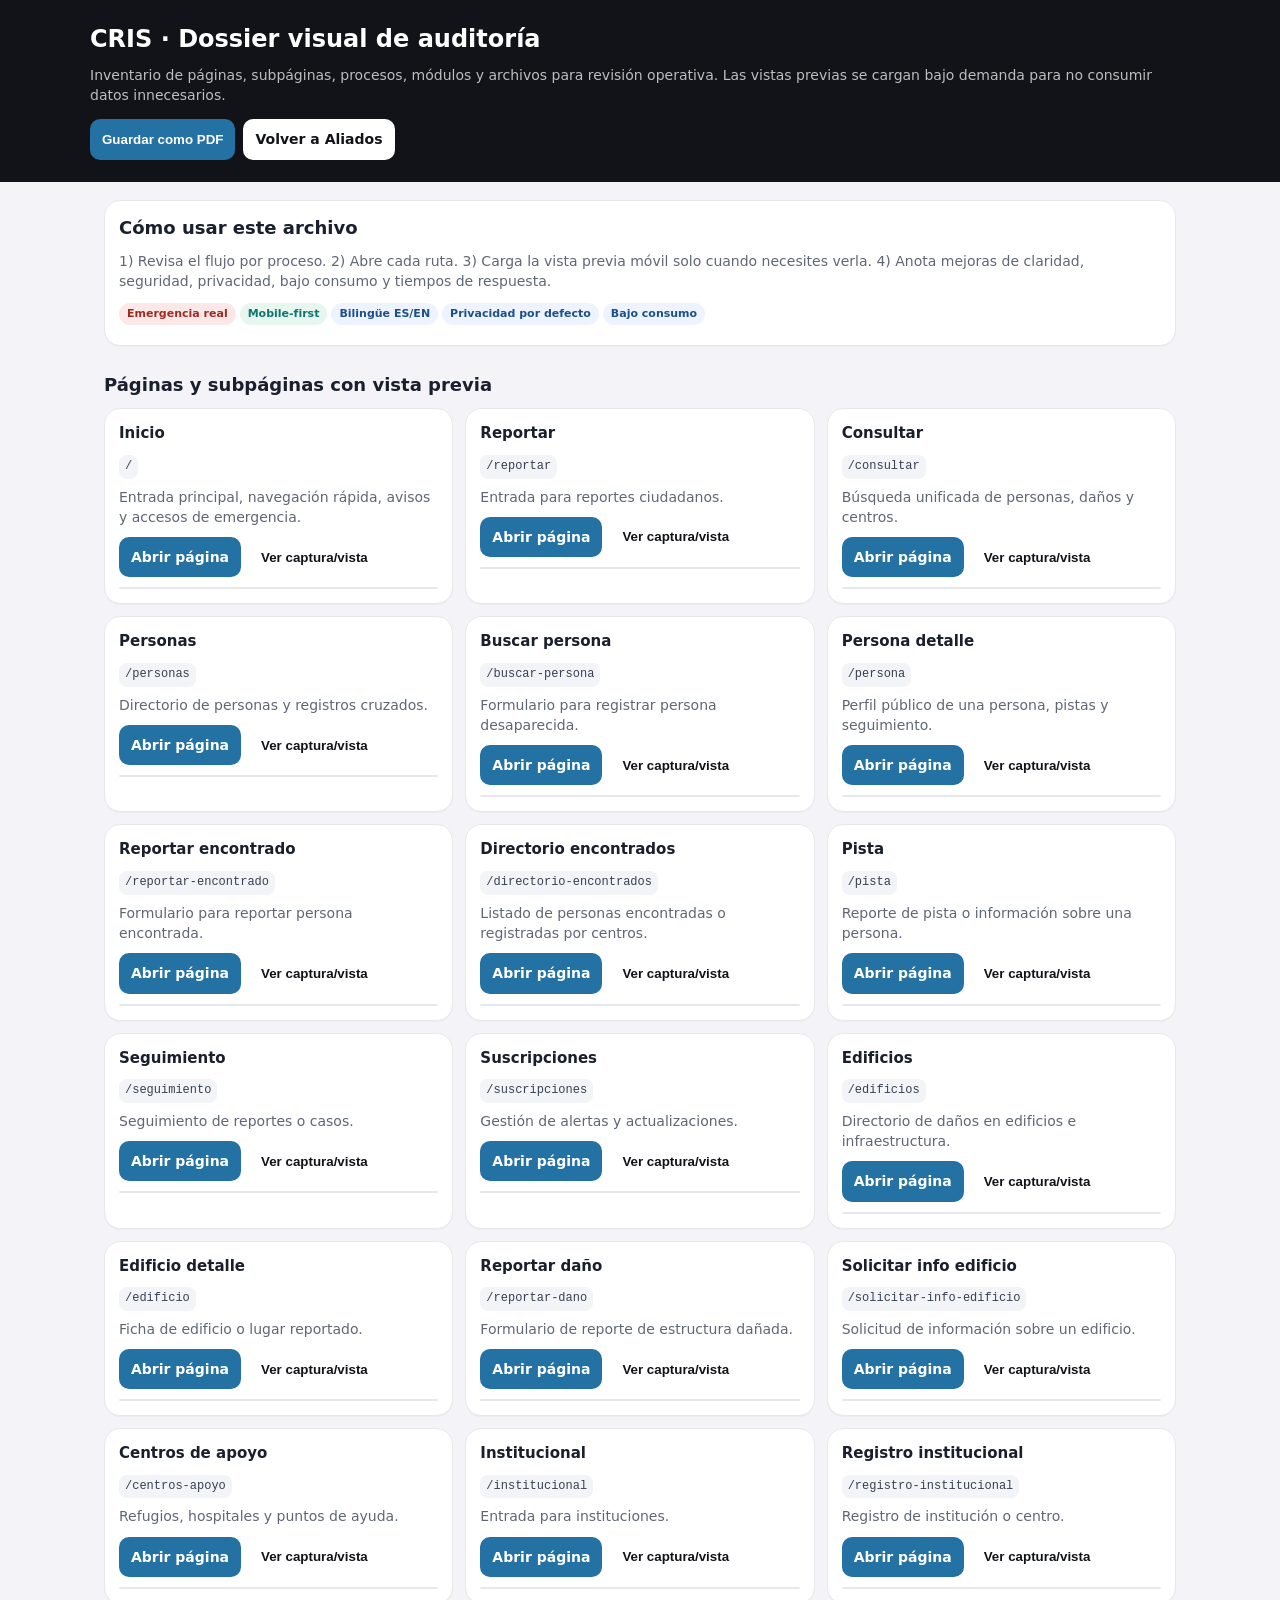
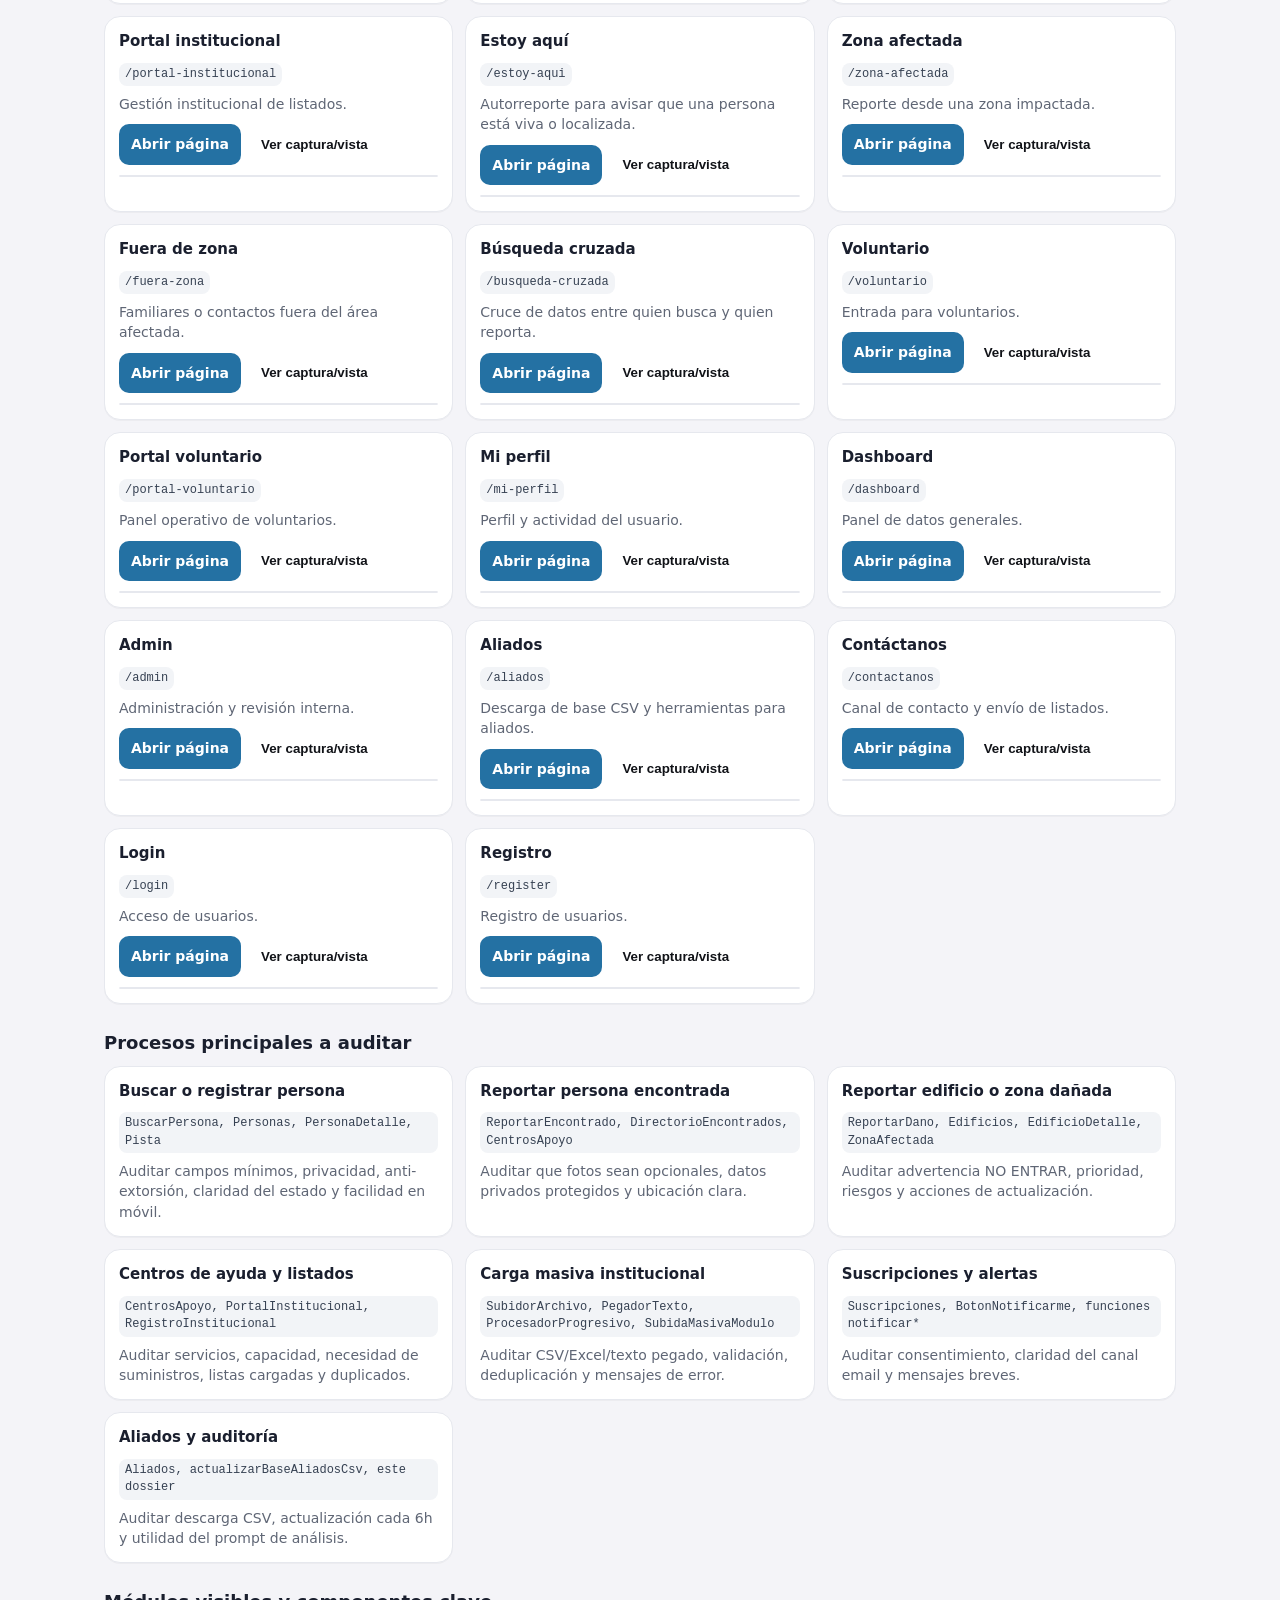
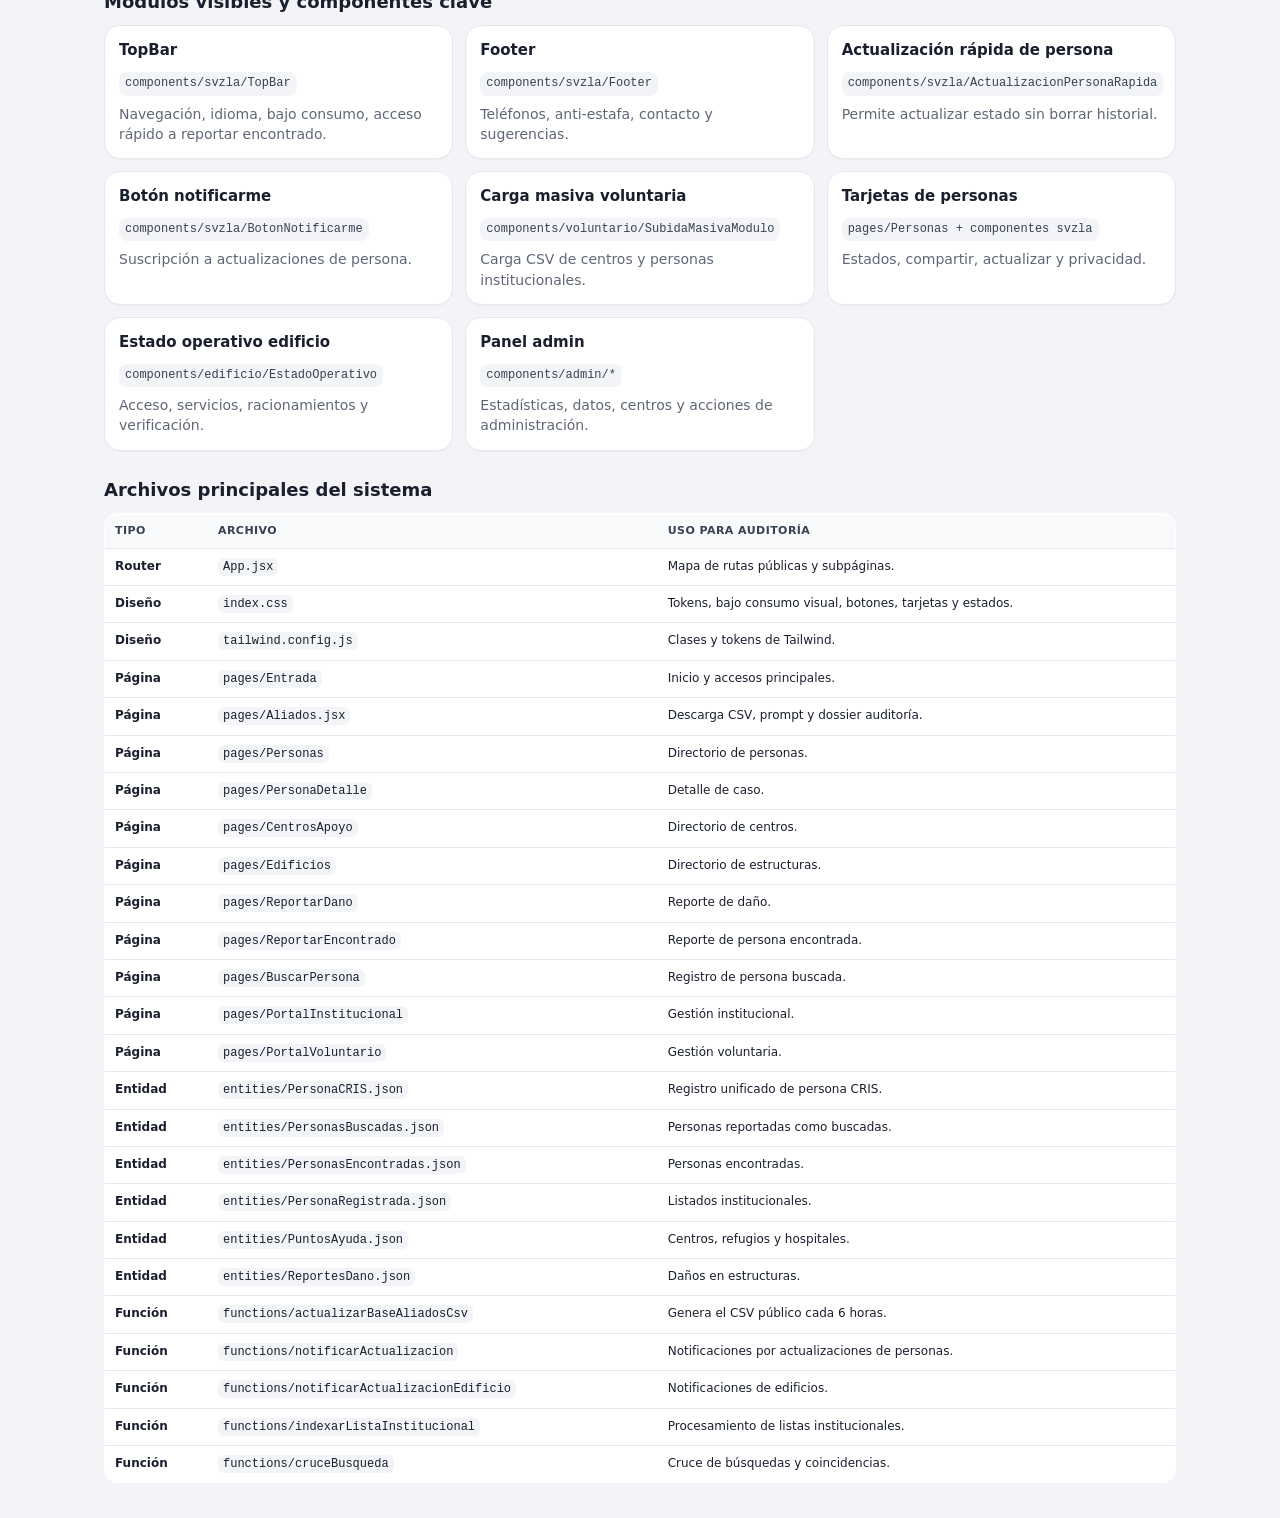
==== public/auditoria_cris_visual.html @ c4d674b7 "File changes" ====
<!doctype html>
<html lang="es">
<head>
  <meta charset="utf-8" />
  <meta name="viewport" content="width=device-width, initial-scale=1" />
  <title>CRIS · Dossier visual de auditoría</title>
  <style>
    :root { --bg:#f4f4f8; --card:#fff; --ink:#1a1f2e; --muted:#5f6675; --line:#e6e8ee; --blue:#2471A3; --green:#0F766E; --red:#C0392B; }
    * { box-sizing:border-box; }
    body { margin:0; background:var(--bg); color:var(--ink); font-family:-apple-system,BlinkMacSystemFont,"Segoe UI",system-ui,sans-serif; font-size:14px; line-height:1.45; }
    header { background:#111318; color:#fff; padding:22px 16px; }
    main { max-width:1100px; margin:0 auto; padding:18px 14px 60px; }
    h1 { margin:0 0 8px; font-size:24px; }
    h2 { font-size:18px; margin:26px 0 10px; }
    h3 { font-size:15px; margin:0 0 6px; }
    p { margin:0; color:var(--muted); }
    .hero { max-width:1100px; margin:0 auto; }
    .toolbar { display:flex; gap:8px; flex-wrap:wrap; margin-top:14px; }
    .btn { border:0; border-radius:10px; padding:10px 12px; font-weight:800; cursor:pointer; color:#fff; background:var(--blue); text-decoration:none; display:inline-flex; align-items:center; gap:6px; }
    .btn.secondary { background:#fff; color:#111318; }
    .grid { display:grid; grid-template-columns:repeat(auto-fit,minmax(260px,1fr)); gap:12px; }
    .card { background:var(--card); border:1px solid var(--line); border-radius:16px; padding:14px; box-shadow:0 1px 0 rgba(0,0,0,.03); }
    .tag { display:inline-block; border-radius:999px; padding:3px 8px; font-size:11px; font-weight:800; background:#eef4ff; color:#1d4f88; margin:2px 4px 6px 0; }
    .tag.green { background:#e8f6f0; color:#0f766e; }
    .tag.red { background:#fde8e8; color:#9d2b21; }
    .muted { color:var(--muted); font-size:12px; }
    .route { font-family:ui-monospace,SFMono-Regular,Menlo,monospace; font-size:12px; color:#364152; background:#f2f4f7; border-radius:8px; padding:3px 6px; display:inline-block; margin:4px 0 8px; }
    .preview { margin-top:10px; border:1px solid var(--line); border-radius:12px; overflow:hidden; background:#f8fafc; min-height:0; }
    iframe { width:390px; max-width:100%; height:620px; border:0; background:#fff; display:block; margin:0 auto; }
    details { background:#fff; border:1px solid var(--line); border-radius:14px; padding:12px 14px; margin-bottom:8px; }
    summary { cursor:pointer; font-weight:900; }
    table { width:100%; border-collapse:collapse; background:#fff; border-radius:14px; overflow:hidden; border:1px solid var(--line); }
    th,td { padding:9px 10px; border-bottom:1px solid var(--line); text-align:left; vertical-align:top; font-size:12px; }
    th { background:#f8fafc; color:#364152; font-size:11px; text-transform:uppercase; letter-spacing:.04em; }
    code { background:#f2f4f7; border-radius:6px; padding:2px 5px; }
    @media print { .toolbar,.preview-actions { display:none !important; } body { background:#fff; } .card,details,table { break-inside:avoid; } }
  </style>
</head>
<body>
  <header>
    <div class="hero">
      <h1>CRIS · Dossier visual de auditoría</h1>
      <p style="color:rgba(255,255,255,.72)">Inventario de páginas, subpáginas, procesos, módulos y archivos para revisión operativa. Las vistas previas se cargan bajo demanda para no consumir datos innecesarios.</p>
      <div class="toolbar">
        <button class="btn" onclick="window.print()">Guardar como PDF</button>
        <a class="btn secondary" href="/aliados">Volver a Aliados</a>
      </div>
    </div>
  </header>
  <main>
    <section class="card">
      <h2 style="margin-top:0">Cómo usar este archivo</h2>
      <p>1) Revisa el flujo por proceso. 2) Abre cada ruta. 3) Carga la vista previa móvil solo cuando necesites verla. 4) Anota mejoras de claridad, seguridad, privacidad, bajo consumo y tiempos de respuesta.</p>
      <div style="margin-top:10px">
        <span class="tag red">Emergencia real</span><span class="tag green">Mobile-first</span><span class="tag">Bilingüe ES/EN</span><span class="tag">Privacidad por defecto</span><span class="tag">Bajo consumo</span>
      </div>
    </section>

    <h2>Páginas y subpáginas con vista previa</h2>
    <div id="pages" class="grid"></div>

    <h2>Procesos principales a auditar</h2>
    <div id="processes" class="grid"></div>

    <h2>Módulos visibles y componentes clave</h2>
    <div id="modules" class="grid"></div>

    <h2>Archivos principales del sistema</h2>
    <table>
      <thead><tr><th>Tipo</th><th>Archivo</th><th>Uso para auditoría</th></tr></thead>
      <tbody id="files"></tbody>
    </table>
  </main>

  <script>
    const pages = [
      ['Inicio', '/', 'Entrada principal, navegación rápida, avisos y accesos de emergencia.'],
      ['Reportar', '/reportar', 'Entrada para reportes ciudadanos.'],
      ['Consultar', '/consultar', 'Búsqueda unificada de personas, daños y centros.'],
      ['Personas', '/personas', 'Directorio de personas y registros cruzados.'],
      ['Buscar persona', '/buscar-persona', 'Formulario para registrar persona desaparecida.'],
      ['Persona detalle', '/persona', 'Perfil público de una persona, pistas y seguimiento.'],
      ['Reportar encontrado', '/reportar-encontrado', 'Formulario para reportar persona encontrada.'],
      ['Directorio encontrados', '/directorio-encontrados', 'Listado de personas encontradas o registradas por centros.'],
      ['Pista', '/pista', 'Reporte de pista o información sobre una persona.'],
      ['Seguimiento', '/seguimiento', 'Seguimiento de reportes o casos.'],
      ['Suscripciones', '/suscripciones', 'Gestión de alertas y actualizaciones.'],
      ['Edificios', '/edificios', 'Directorio de daños en edificios e infraestructura.'],
      ['Edificio detalle', '/edificio', 'Ficha de edificio o lugar reportado.'],
      ['Reportar daño', '/reportar-dano', 'Formulario de reporte de estructura dañada.'],
      ['Solicitar info edificio', '/solicitar-info-edificio', 'Solicitud de información sobre un edificio.'],
      ['Centros de apoyo', '/centros-apoyo', 'Refugios, hospitales y puntos de ayuda.'],
      ['Institucional', '/institucional', 'Entrada para instituciones.'],
      ['Registro institucional', '/registro-institucional', 'Registro de institución o centro.'],
      ['Portal institucional', '/portal-institucional', 'Gestión institucional de listados.'],
      ['Estoy aquí', '/estoy-aqui', 'Autorreporte para avisar que una persona está viva o localizada.'],
      ['Zona afectada', '/zona-afectada', 'Reporte desde una zona impactada.'],
      ['Fuera de zona', '/fuera-zona', 'Familiares o contactos fuera del área afectada.'],
      ['Búsqueda cruzada', '/busqueda-cruzada', 'Cruce de datos entre quien busca y quien reporta.'],
      ['Voluntario', '/voluntario', 'Entrada para voluntarios.'],
      ['Portal voluntario', '/portal-voluntario', 'Panel operativo de voluntarios.'],
      ['Mi perfil', '/mi-perfil', 'Perfil y actividad del usuario.'],
      ['Dashboard', '/dashboard', 'Panel de datos generales.'],
      ['Admin', '/admin', 'Administración y revisión interna.'],
      ['Aliados', '/aliados', 'Descarga de base CSV y herramientas para aliados.'],
      ['Contáctanos', '/contactanos', 'Canal de contacto y envío de listados.'],
      ['Login', '/login', 'Acceso de usuarios.'],
      ['Registro', '/register', 'Registro de usuarios.']
    ];

    const processes = [
      ['Buscar o registrar persona', 'BuscarPersona, Personas, PersonaDetalle, Pista', 'Auditar campos mínimos, privacidad, anti-extorsión, claridad del estado y facilidad en móvil.'],
      ['Reportar persona encontrada', 'ReportarEncontrado, DirectorioEncontrados, CentrosApoyo', 'Auditar que fotos sean opcionales, datos privados protegidos y ubicación clara.'],
      ['Reportar edificio o zona dañada', 'ReportarDano, Edificios, EdificioDetalle, ZonaAfectada', 'Auditar advertencia NO ENTRAR, prioridad, riesgos y acciones de actualización.'],
      ['Centros de ayuda y listados', 'CentrosApoyo, PortalInstitucional, RegistroInstitucional', 'Auditar servicios, capacidad, necesidad de suministros, listas cargadas y duplicados.'],
      ['Carga masiva institucional', 'SubidorArchivo, PegadorTexto, ProcesadorProgresivo, SubidaMasivaModulo', 'Auditar CSV/Excel/texto pegado, validación, deduplicación y mensajes de error.'],
      ['Suscripciones y alertas', 'Suscripciones, BotonNotificarme, funciones notificar*', 'Auditar consentimiento, claridad del canal email y mensajes breves.'],
      ['Aliados y auditoría', 'Aliados, actualizarBaseAliadosCsv, este dossier', 'Auditar descarga CSV, actualización cada 6h y utilidad del prompt de análisis.']
    ];

    const modules = [
      ['TopBar', 'components/svzla/TopBar', 'Navegación, idioma, bajo consumo, acceso rápido a reportar encontrado.'],
      ['Footer', 'components/svzla/Footer', 'Teléfonos, anti-estafa, contacto y sugerencias.'],
      ['Actualización rápida de persona', 'components/svzla/ActualizacionPersonaRapida', 'Permite actualizar estado sin borrar historial.'],
      ['Botón notificarme', 'components/svzla/BotonNotificarme', 'Suscripción a actualizaciones de persona.'],
      ['Carga masiva voluntaria', 'components/voluntario/SubidaMasivaModulo', 'Carga CSV de centros y personas institucionales.'],
      ['Tarjetas de personas', 'pages/Personas + componentes svzla', 'Estados, compartir, actualizar y privacidad.'],
      ['Estado operativo edificio', 'components/edificio/EstadoOperativo', 'Acceso, servicios, racionamientos y verificación.'],
      ['Panel admin', 'components/admin/*', 'Estadísticas, datos, centros y acciones de administración.']
    ];

    const files = [
      ['Router', 'App.jsx', 'Mapa de rutas públicas y subpáginas.'],
      ['Diseño', 'index.css', 'Tokens, bajo consumo visual, botones, tarjetas y estados.'],
      ['Diseño', 'tailwind.config.js', 'Clases y tokens de Tailwind.'],
      ['Página', 'pages/Entrada', 'Inicio y accesos principales.'],
      ['Página', 'pages/Aliados.jsx', 'Descarga CSV, prompt y dossier auditoría.'],
      ['Página', 'pages/Personas', 'Directorio de personas.'],
      ['Página', 'pages/PersonaDetalle', 'Detalle de caso.'],
      ['Página', 'pages/CentrosApoyo', 'Directorio de centros.'],
      ['Página', 'pages/Edificios', 'Directorio de estructuras.'],
      ['Página', 'pages/ReportarDano', 'Reporte de daño.'],
      ['Página', 'pages/ReportarEncontrado', 'Reporte de persona encontrada.'],
      ['Página', 'pages/BuscarPersona', 'Registro de persona buscada.'],
      ['Página', 'pages/PortalInstitucional', 'Gestión institucional.'],
      ['Página', 'pages/PortalVoluntario', 'Gestión voluntaria.'],
      ['Entidad', 'entities/PersonaCRIS.json', 'Registro unificado de persona CRIS.'],
      ['Entidad', 'entities/PersonasBuscadas.json', 'Personas reportadas como buscadas.'],
      ['Entidad', 'entities/PersonasEncontradas.json', 'Personas encontradas.'],
      ['Entidad', 'entities/PersonaRegistrada.json', 'Listados institucionales.'],
      ['Entidad', 'entities/PuntosAyuda.json', 'Centros, refugios y hospitales.'],
      ['Entidad', 'entities/ReportesDano.json', 'Daños en estructuras.'],
      ['Función', 'functions/actualizarBaseAliadosCsv', 'Genera el CSV público cada 6 horas.'],
      ['Función', 'functions/notificarActualizacion', 'Notificaciones por actualizaciones de personas.'],
      ['Función', 'functions/notificarActualizacionEdificio', 'Notificaciones de edificios.'],
      ['Función', 'functions/indexarListaInstitucional', 'Procesamiento de listas institucionales.'],
      ['Función', 'functions/cruceBusqueda', 'Cruce de búsquedas y coincidencias.']
    ];

    function renderPages() {
      document.getElementById('pages').innerHTML = pages.map((p, i) => `
        <article class="card">
          <h3>${p[0]}</h3>
          <span class="route">${p[1]}</span>
          <p>${p[2]}</p>
          <div class="preview-actions" style="margin-top:10px;display:flex;gap:8px;flex-wrap:wrap">
            <a class="btn" href="${p[1]}" target="_blank">Abrir página</a>
            <button class="btn secondary" onclick="loadPreview('${p[1]}','preview-${i}')">Ver captura/vista</button>
          </div>
          <div id="preview-${i}" class="preview"></div>
        </article>`).join('');
    }
    function renderCards(id, items) {
      document.getElementById(id).innerHTML = items.map(item => `<article class="card"><h3>${item[0]}</h3><span class="route">${item[1]}</span><p>${item[2]}</p></article>`).join('');
    }
    function renderFiles() {
      document.getElementById('files').innerHTML = files.map(f => `<tr><td><strong>${f[0]}</strong></td><td><code>${f[1]}</code></td><td>${f[2]}</td></tr>`).join('');
    }
    function loadPreview(route, id) {
      const box = document.getElementById(id);
      if (!box.dataset.loaded) {
        box.innerHTML = `<iframe src="${route}" title="Vista previa ${route}" loading="lazy"></iframe>`;
        box.dataset.loaded = 'true';
      }
    }
    renderPages(); renderCards('processes', processes); renderCards('modules', modules); renderFiles();
  </script>
</body>
</html>
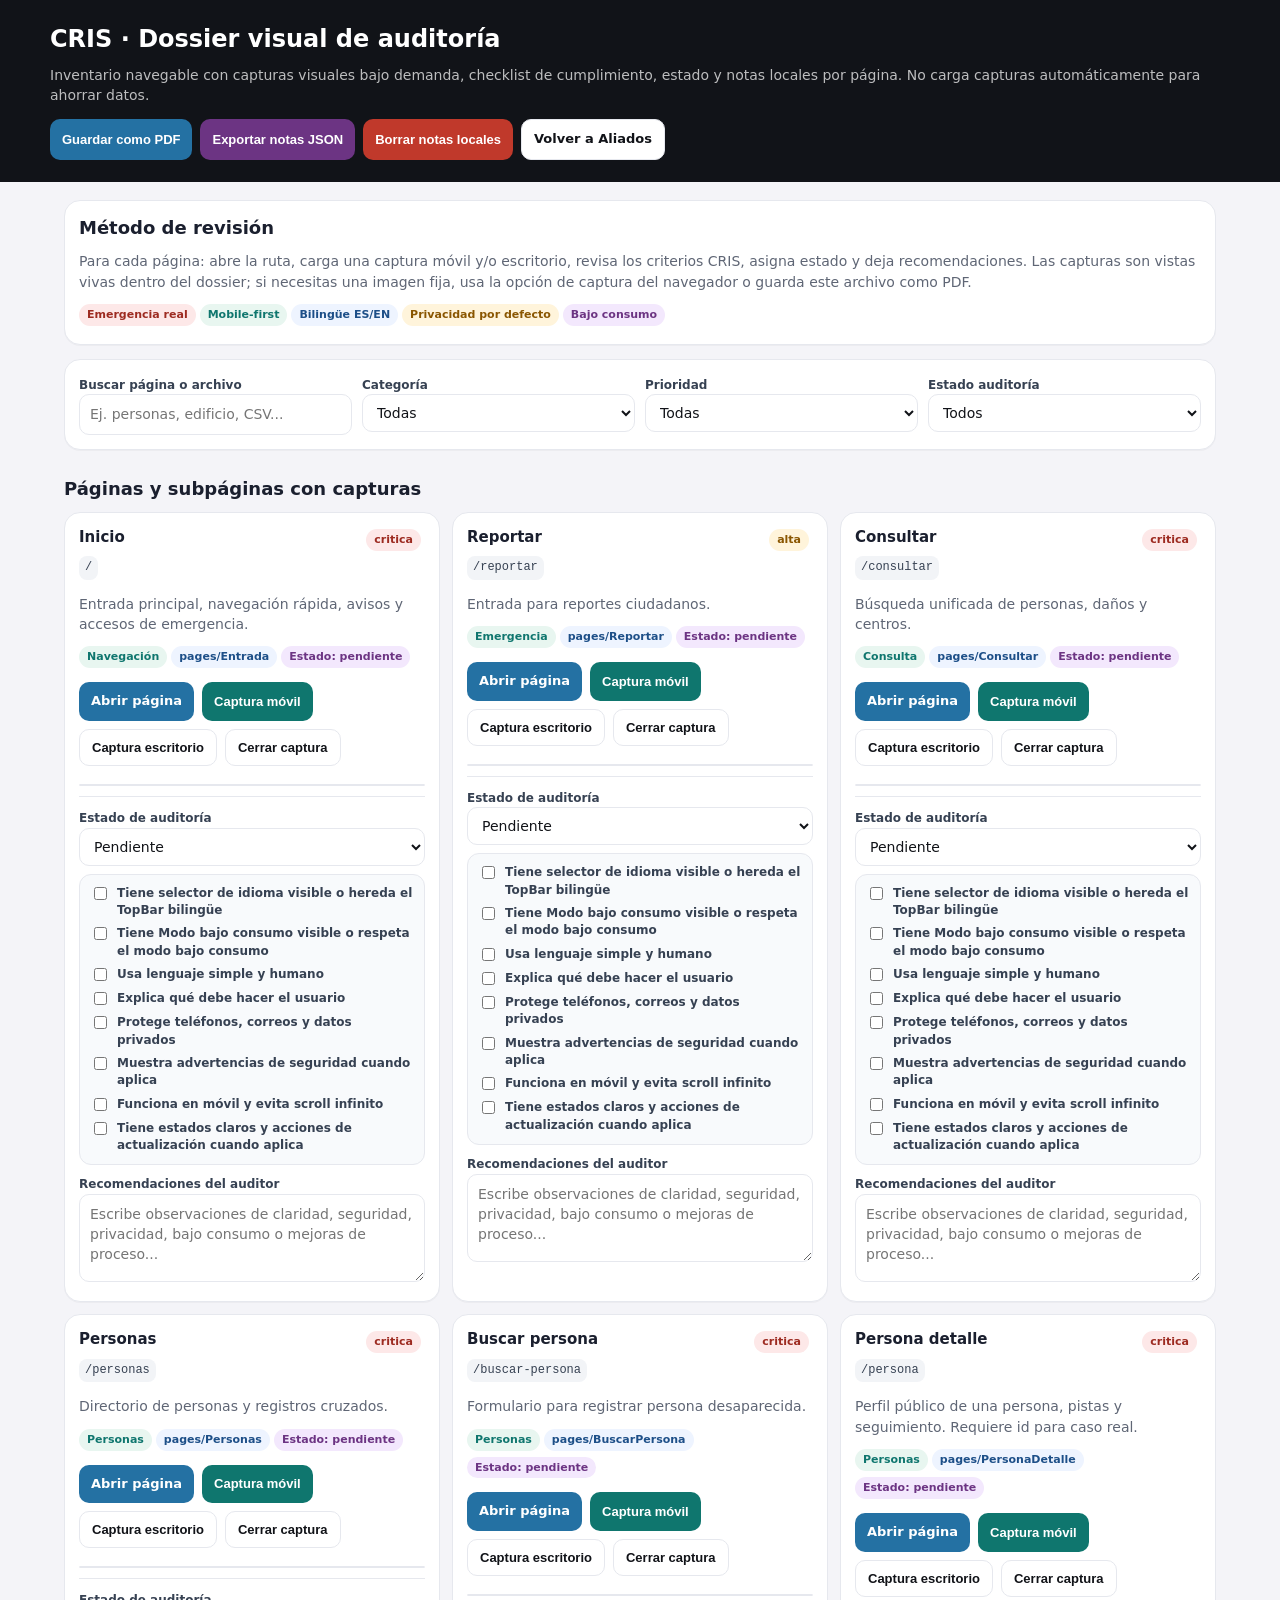
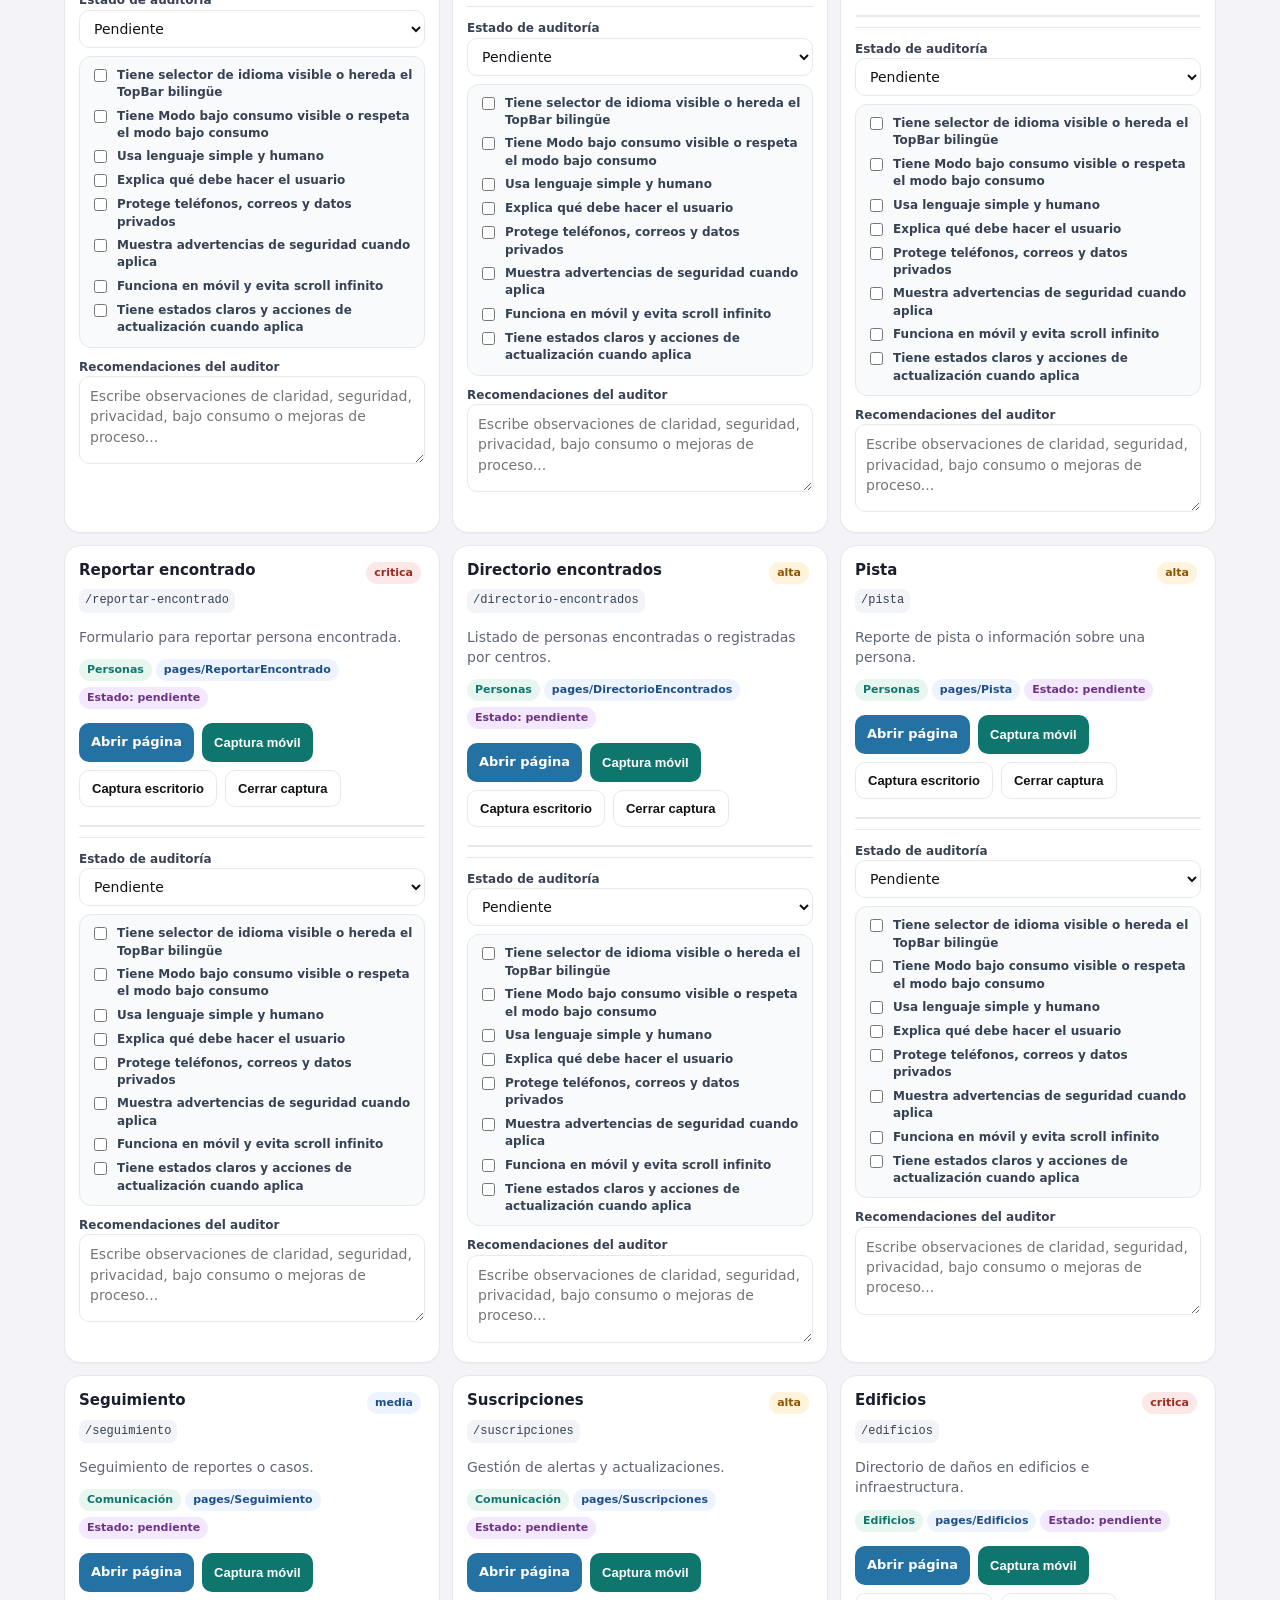
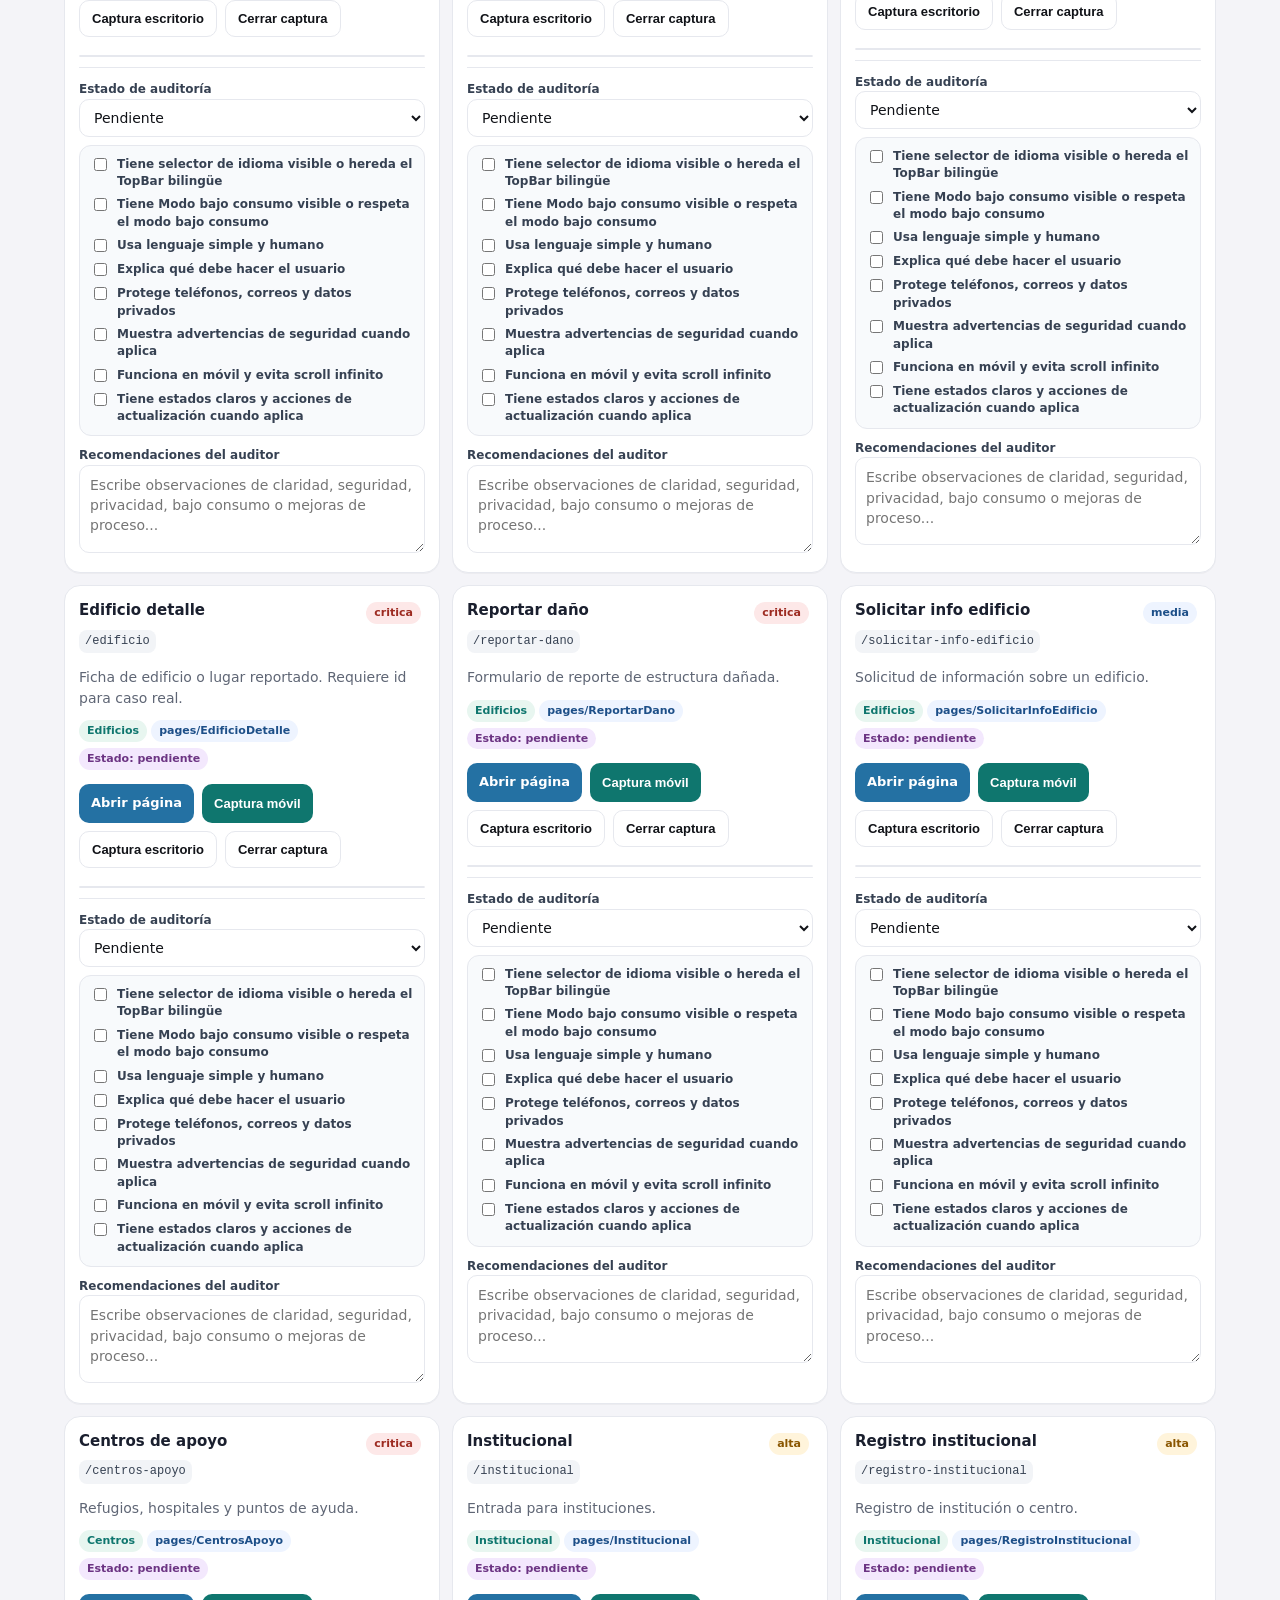
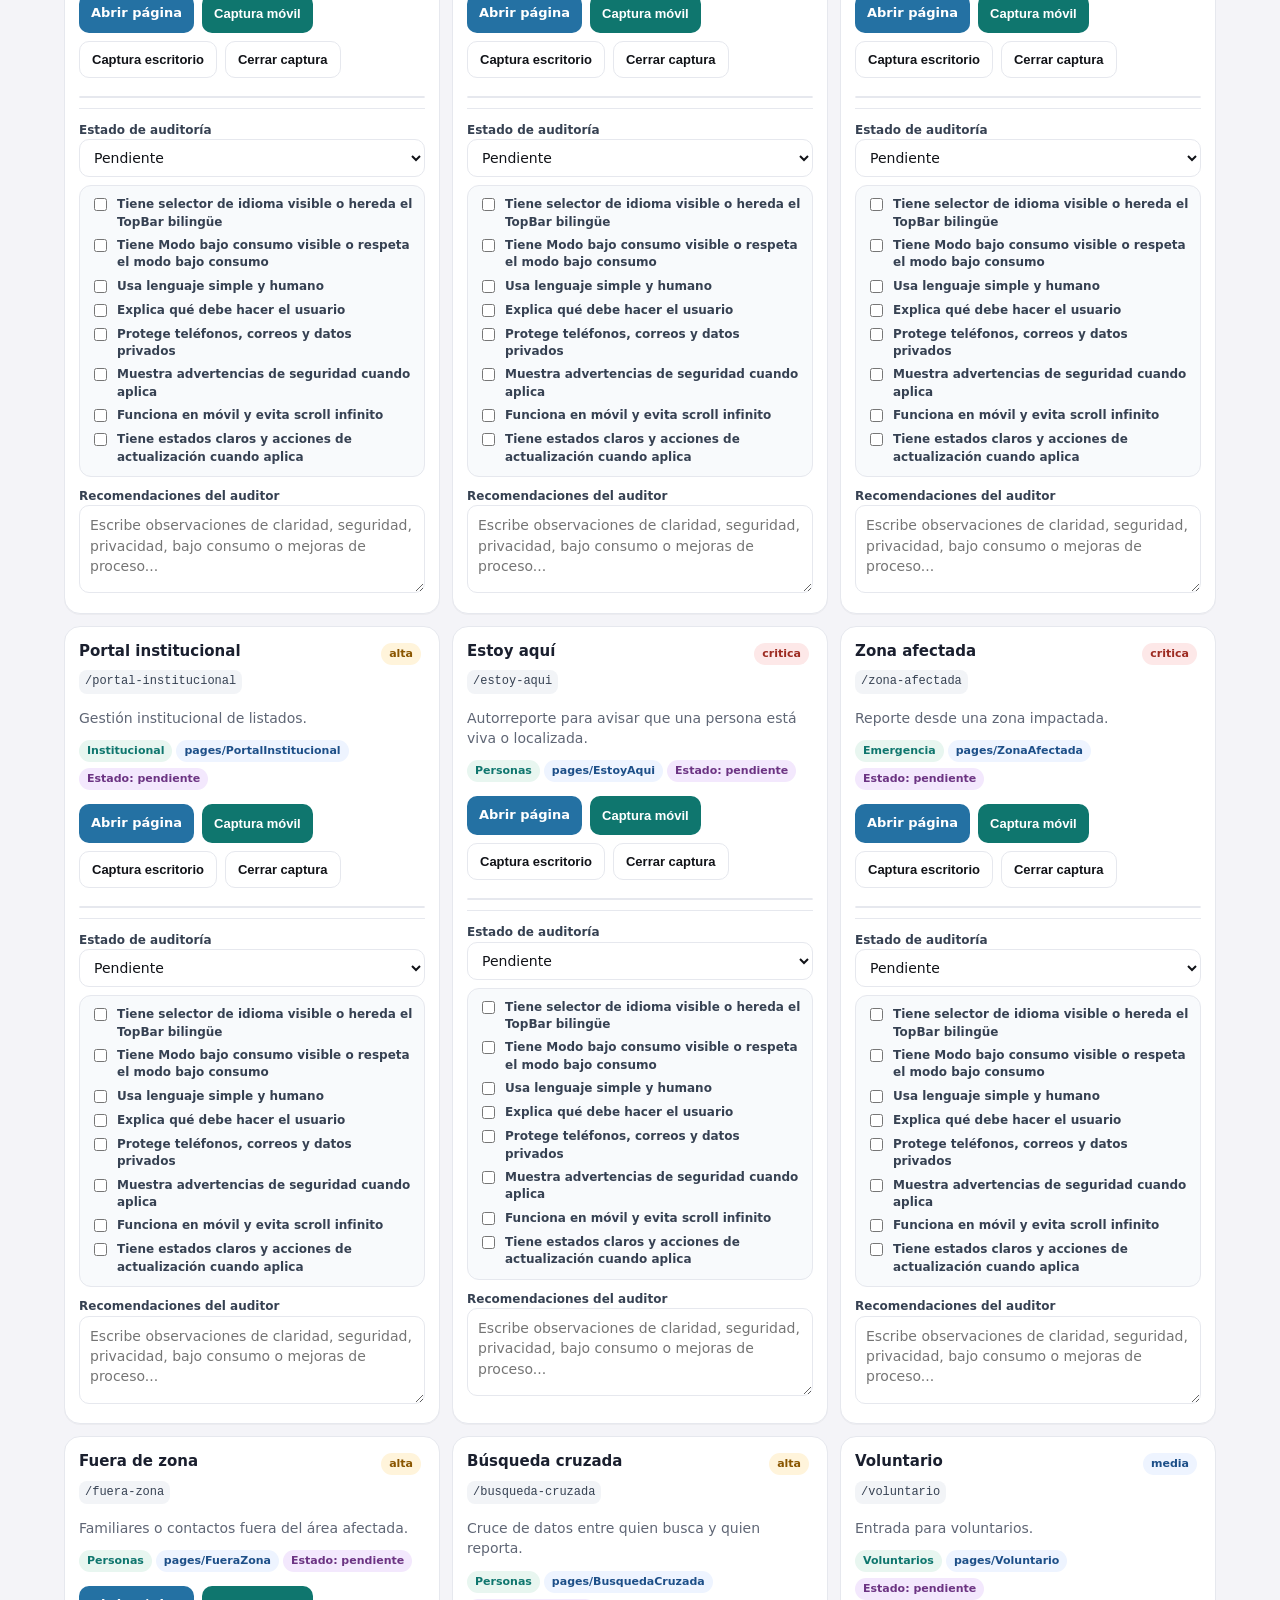
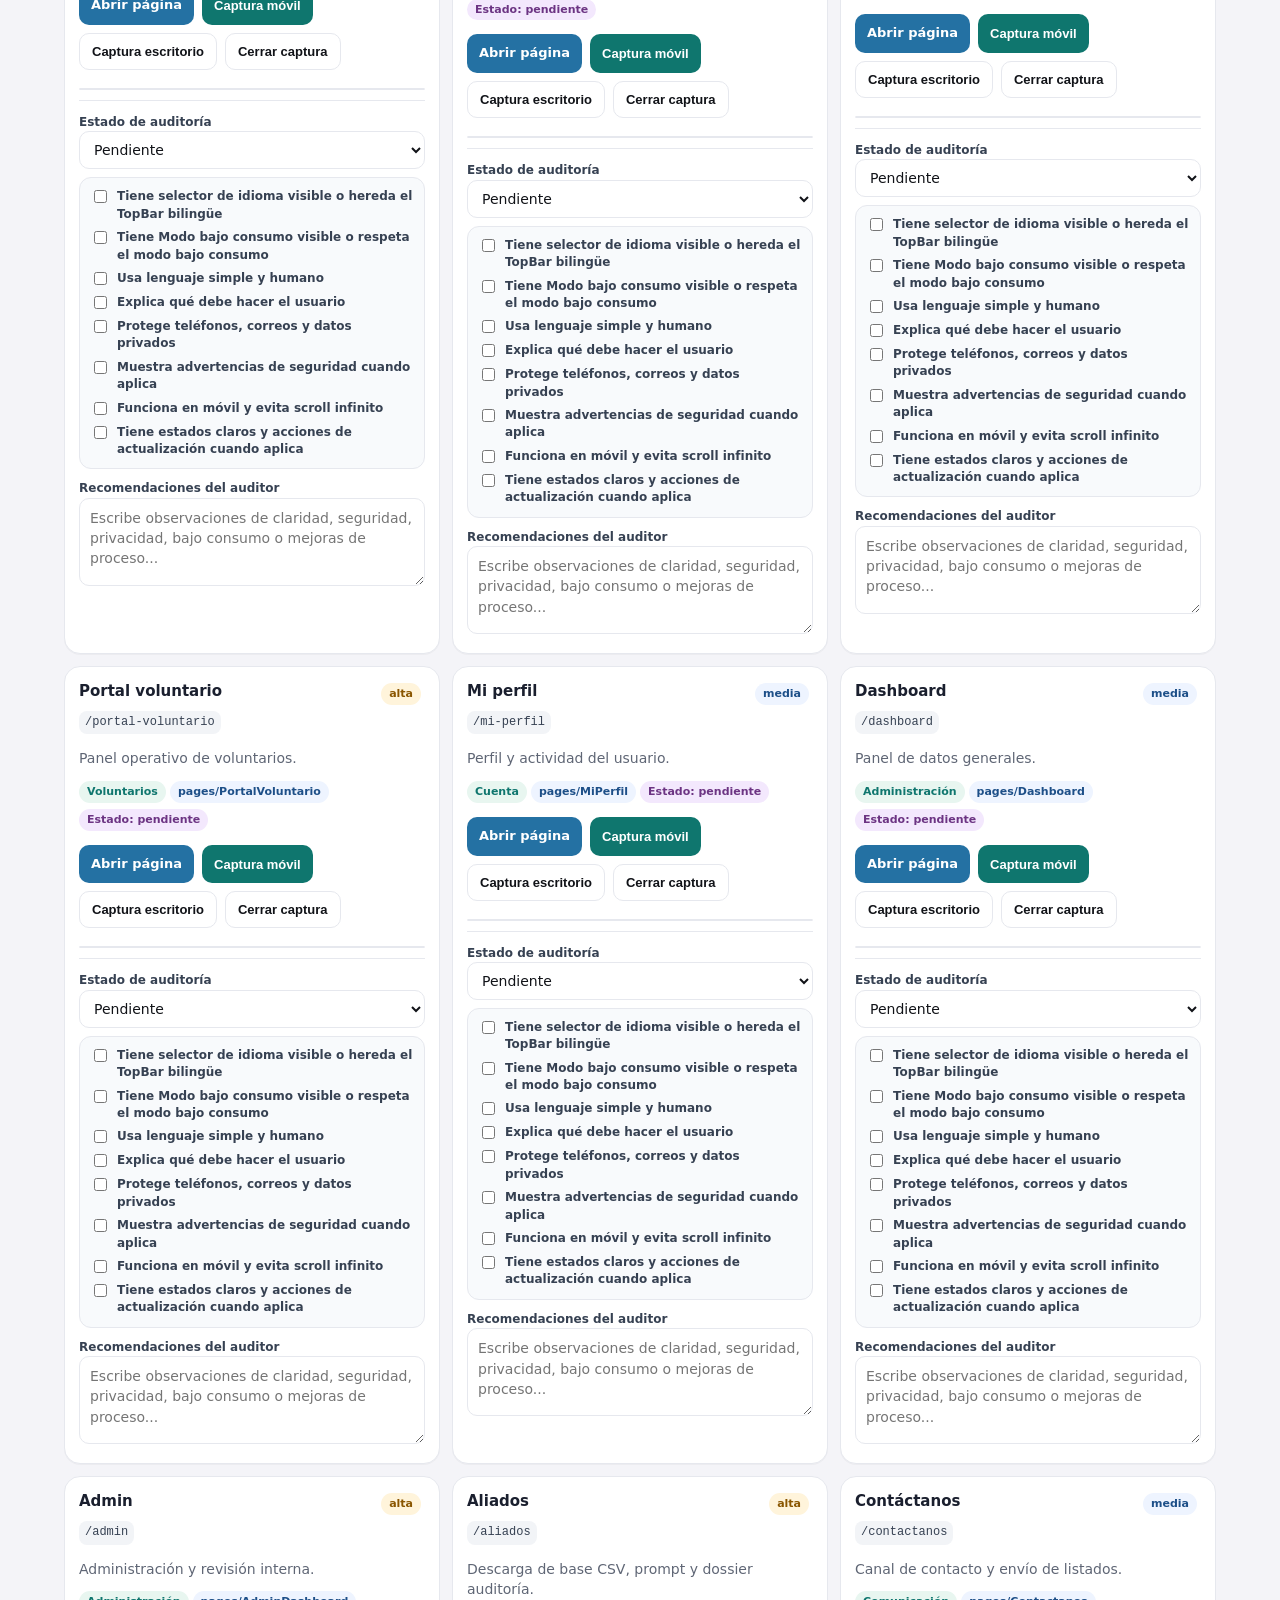
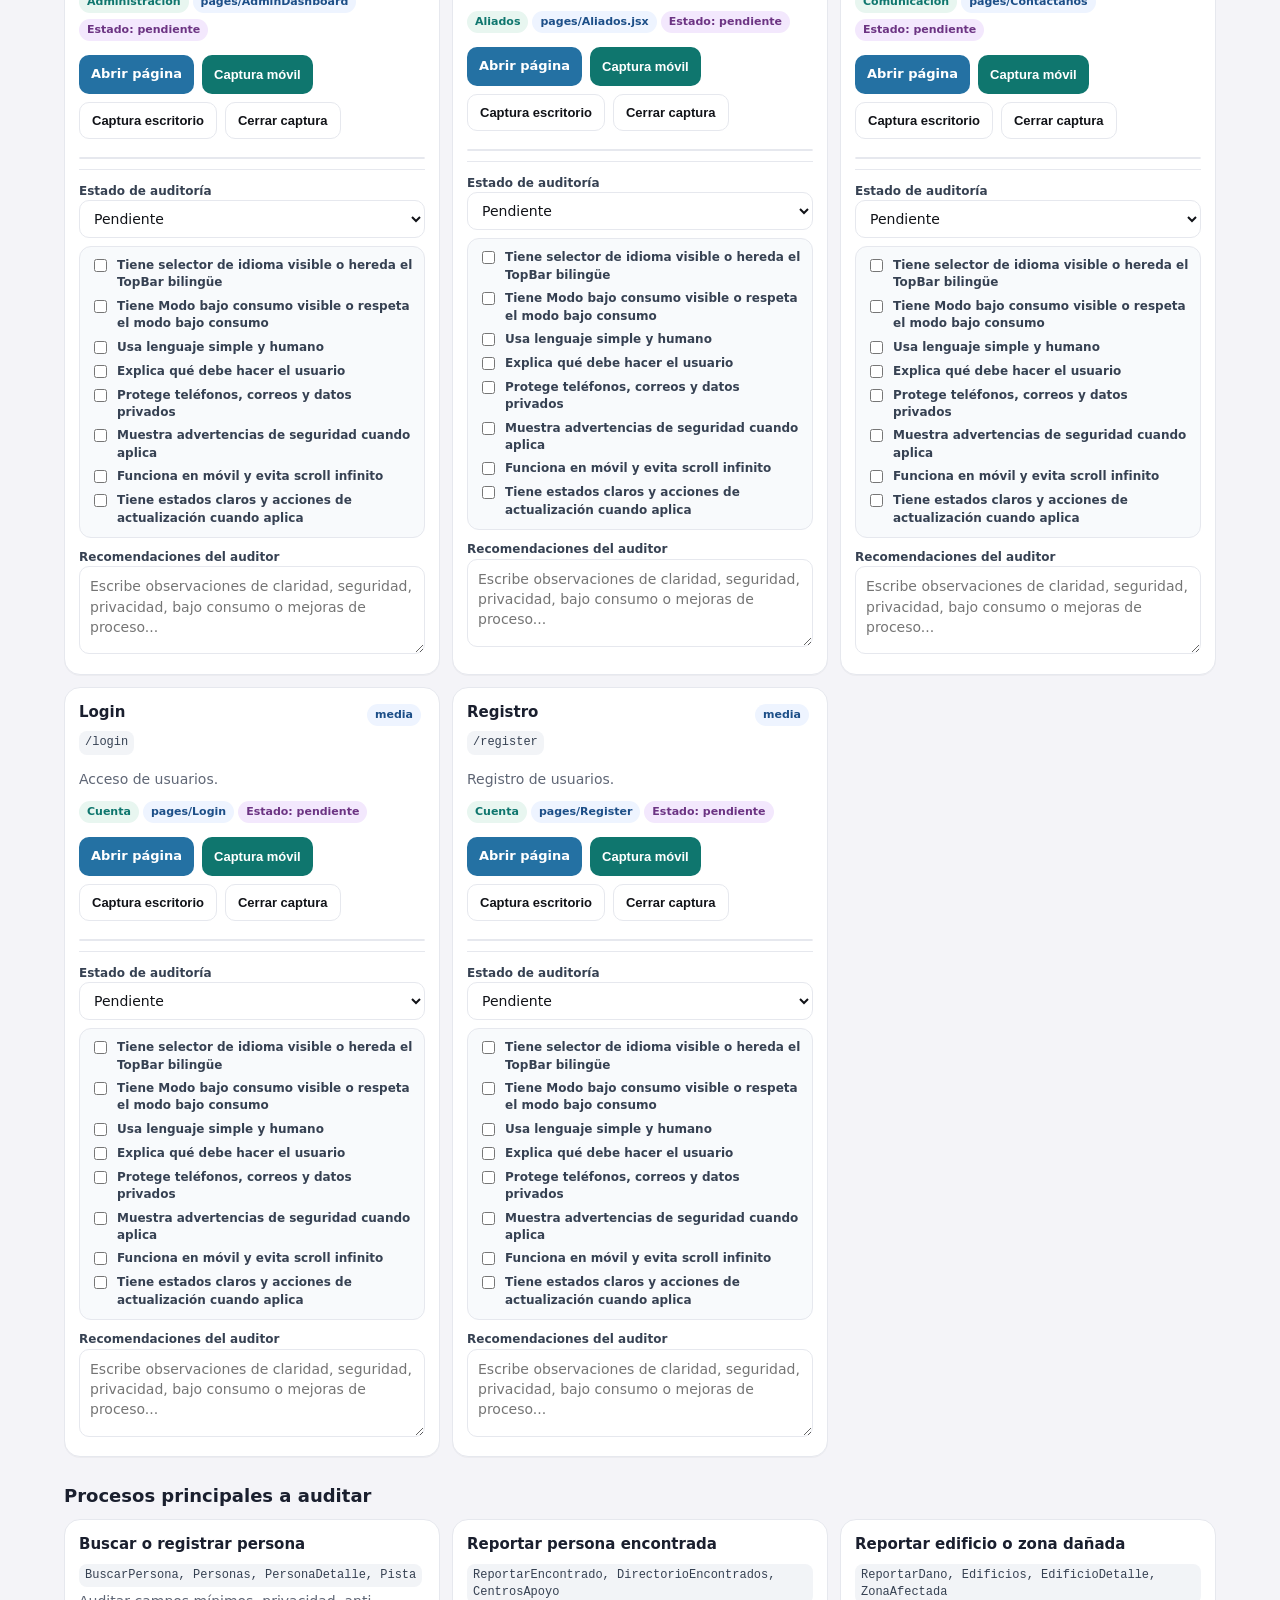
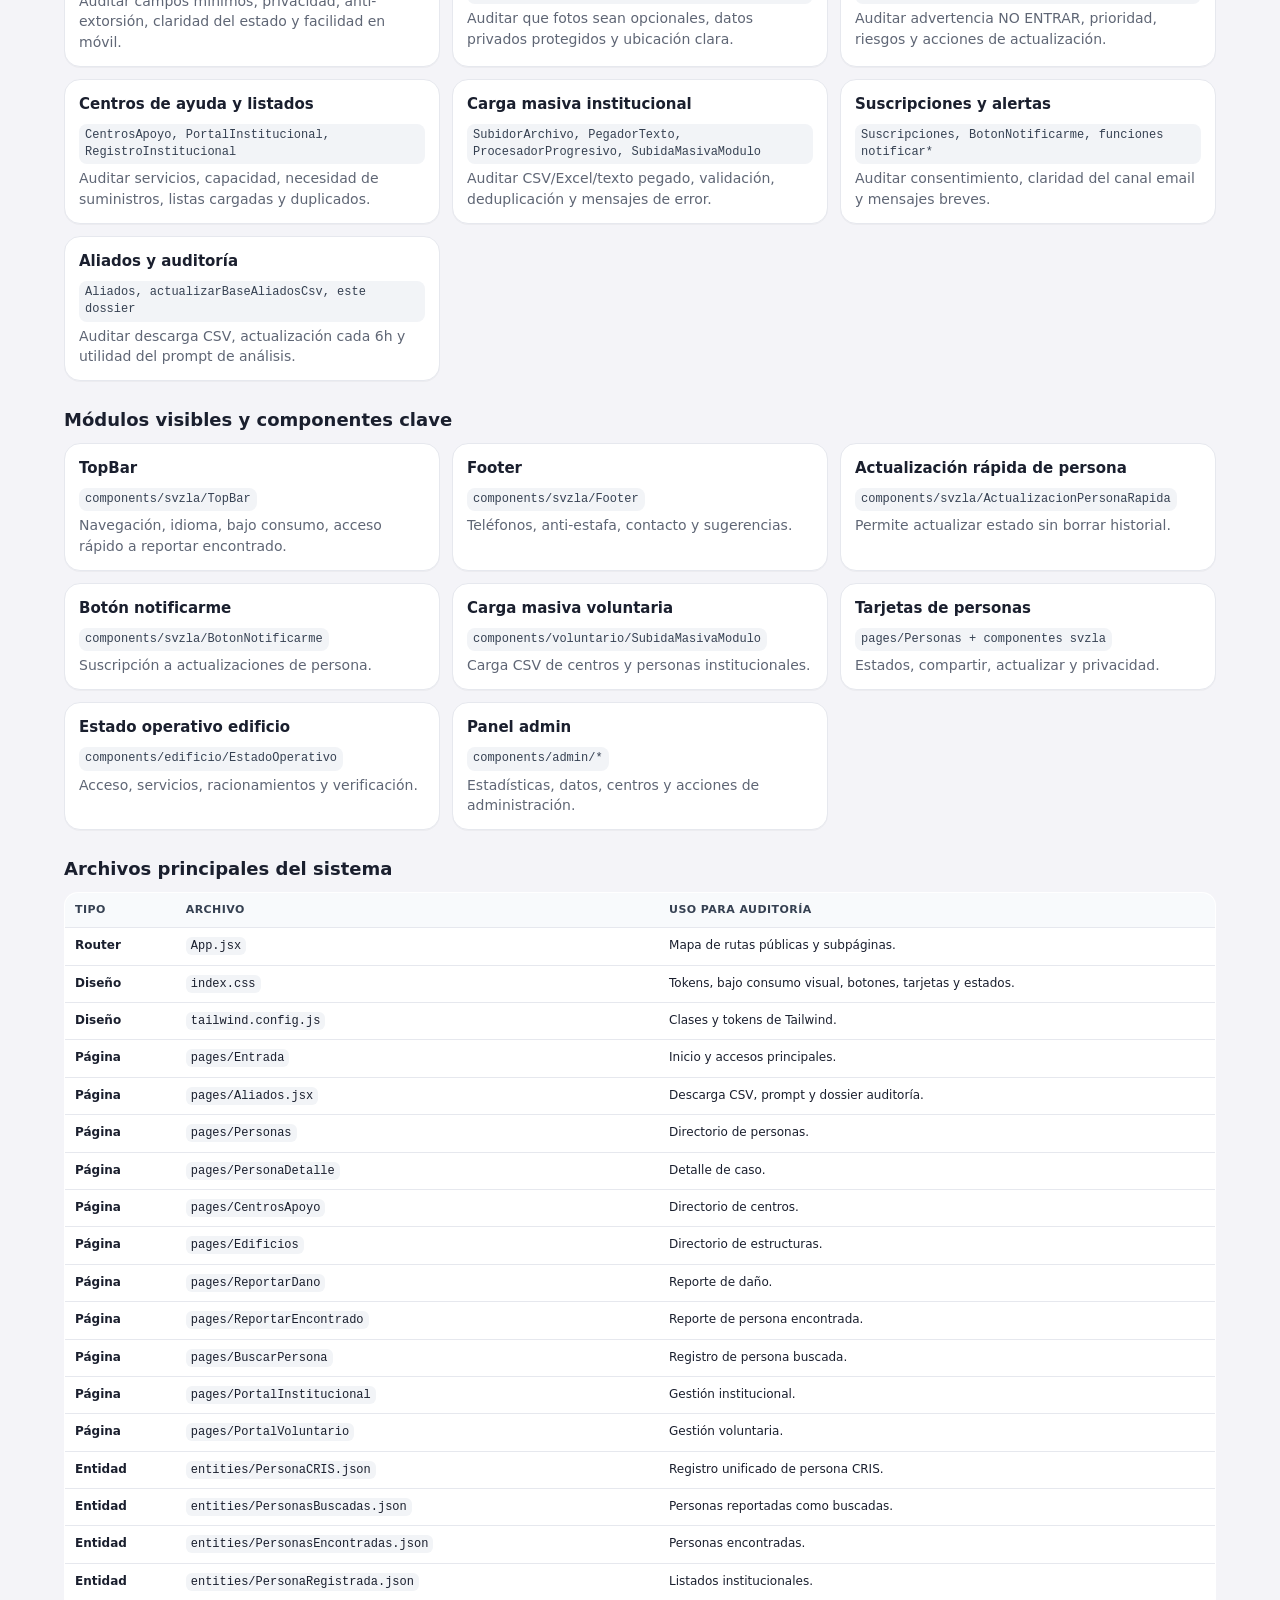
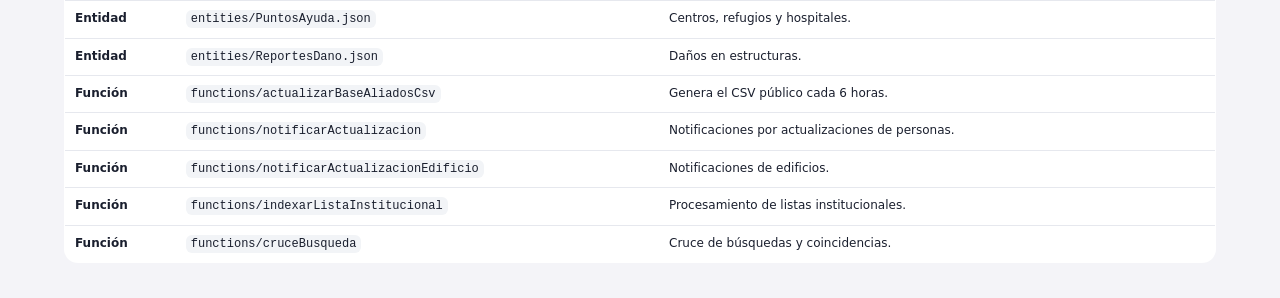
==== commit 1a5d01ae: "File changes" ====
--- a/public/auditoria_cris_visual.html
+++ b/public/auditoria_cris_visual.html
@@ -5,59 +5,86 @@
   <meta name="viewport" content="width=device-width, initial-scale=1" />
   <title>CRIS · Dossier visual de auditoría</title>
   <style>
-    :root { --bg:#f4f4f8; --card:#fff; --ink:#1a1f2e; --muted:#5f6675; --line:#e6e8ee; --blue:#2471A3; --green:#0F766E; --red:#C0392B; }
+    :root { --bg:#f4f4f8; --card:#fff; --ink:#1a1f2e; --muted:#5f6675; --line:#e6e8ee; --blue:#2471A3; --green:#0F766E; --red:#C0392B; --amber:#B7791F; --purple:#6C3483; }
     * { box-sizing:border-box; }
     body { margin:0; background:var(--bg); color:var(--ink); font-family:-apple-system,BlinkMacSystemFont,"Segoe UI",system-ui,sans-serif; font-size:14px; line-height:1.45; }
     header { background:#111318; color:#fff; padding:22px 16px; }
-    main { max-width:1100px; margin:0 auto; padding:18px 14px 60px; }
+    main { max-width:1180px; margin:0 auto; padding:18px 14px 60px; }
     h1 { margin:0 0 8px; font-size:24px; }
     h2 { font-size:18px; margin:26px 0 10px; }
     h3 { font-size:15px; margin:0 0 6px; }
     p { margin:0; color:var(--muted); }
-    .hero { max-width:1100px; margin:0 auto; }
+    label { font-size:12px; font-weight:800; color:#364152; }
+    select, input, textarea { width:100%; border:1px solid var(--line); border-radius:10px; padding:9px 10px; background:#fff; color:#111318; font:inherit; }
+    textarea { min-height:88px; resize:vertical; }
+    .hero { max-width:1180px; margin:0 auto; }
     .toolbar { display:flex; gap:8px; flex-wrap:wrap; margin-top:14px; }
-    .btn { border:0; border-radius:10px; padding:10px 12px; font-weight:800; cursor:pointer; color:#fff; background:var(--blue); text-decoration:none; display:inline-flex; align-items:center; gap:6px; }
-    .btn.secondary { background:#fff; color:#111318; }
-    .grid { display:grid; grid-template-columns:repeat(auto-fit,minmax(260px,1fr)); gap:12px; }
+    .btn { border:0; border-radius:10px; padding:10px 12px; font-weight:900; cursor:pointer; color:#fff; background:var(--blue); text-decoration:none; display:inline-flex; align-items:center; gap:6px; font-size:13px; }
+    .btn.secondary { background:#fff; color:#111318; border:1px solid var(--line); }
+    .btn.green { background:var(--green); }
+    .btn.red { background:var(--red); }
+    .btn.purple { background:var(--purple); }
+    .grid { display:grid; grid-template-columns:repeat(auto-fit,minmax(300px,1fr)); gap:12px; }
     .card { background:var(--card); border:1px solid var(--line); border-radius:16px; padding:14px; box-shadow:0 1px 0 rgba(0,0,0,.03); }
-    .tag { display:inline-block; border-radius:999px; padding:3px 8px; font-size:11px; font-weight:800; background:#eef4ff; color:#1d4f88; margin:2px 4px 6px 0; }
+    .page-card { display:flex; flex-direction:column; gap:10px; }
+    .top-row { display:flex; align-items:flex-start; justify-content:space-between; gap:10px; }
+    .tag { display:inline-block; border-radius:999px; padding:3px 8px; font-size:11px; font-weight:900; background:#eef4ff; color:#1d4f88; margin:2px 4px 4px 0; }
     .tag.green { background:#e8f6f0; color:#0f766e; }
     .tag.red { background:#fde8e8; color:#9d2b21; }
+    .tag.amber { background:#fff4db; color:#8a5600; }
+    .tag.purple { background:#f3e8fd; color:#6C3483; }
     .muted { color:var(--muted); font-size:12px; }
-    .route { font-family:ui-monospace,SFMono-Regular,Menlo,monospace; font-size:12px; color:#364152; background:#f2f4f7; border-radius:8px; padding:3px 6px; display:inline-block; margin:4px 0 8px; }
-    .preview { margin-top:10px; border:1px solid var(--line); border-radius:12px; overflow:hidden; background:#f8fafc; min-height:0; }
-    iframe { width:390px; max-width:100%; height:620px; border:0; background:#fff; display:block; margin:0 auto; }
+    .route { font-family:ui-monospace,SFMono-Regular,Menlo,monospace; font-size:12px; color:#364152; background:#f2f4f7; border-radius:8px; padding:3px 6px; display:inline-block; margin:2px 0 4px; }
+    .preview { margin-top:8px; border:1px solid var(--line); border-radius:12px; overflow:auto; background:#f8fafc; min-height:0; }
+    .frame-mobile { width:390px; height:720px; border:0; background:#fff; display:block; margin:0 auto; }
+    .frame-desktop { width:1024px; height:720px; border:0; background:#fff; display:block; }
+    .filters { display:grid; grid-template-columns:repeat(auto-fit,minmax(180px,1fr)); gap:10px; margin:14px 0; }
+    .audit-fields { display:grid; grid-template-columns:1fr; gap:8px; border-top:1px solid var(--line); padding-top:10px; }
+    .checklist { display:grid; gap:6px; background:#f8fafc; border:1px solid var(--line); border-radius:12px; padding:10px; }
+    .checkline { display:flex; align-items:flex-start; gap:7px; font-size:12px; color:#364152; }
+    .checkline input { width:auto; margin-top:2px; }
     details { background:#fff; border:1px solid var(--line); border-radius:14px; padding:12px 14px; margin-bottom:8px; }
     summary { cursor:pointer; font-weight:900; }
     table { width:100%; border-collapse:collapse; background:#fff; border-radius:14px; overflow:hidden; border:1px solid var(--line); }
     th,td { padding:9px 10px; border-bottom:1px solid var(--line); text-align:left; vertical-align:top; font-size:12px; }
     th { background:#f8fafc; color:#364152; font-size:11px; text-transform:uppercase; letter-spacing:.04em; }
     code { background:#f2f4f7; border-radius:6px; padding:2px 5px; }
-    @media print { .toolbar,.preview-actions { display:none !important; } body { background:#fff; } .card,details,table { break-inside:avoid; } }
+    .empty { display:none; text-align:center; padding:24px; background:#fff; border:1px dashed var(--line); border-radius:16px; color:var(--muted); }
+    @media print { .toolbar,.filters,.preview-actions,.audit-fields textarea,.audit-fields select { display:none !important; } body { background:#fff; } .card,details,table { break-inside:avoid; } .preview iframe { max-width:100%; } }
   </style>
 </head>
 <body>
   <header>
     <div class="hero">
       <h1>CRIS · Dossier visual de auditoría</h1>
-      <p style="color:rgba(255,255,255,.72)">Inventario de páginas, subpáginas, procesos, módulos y archivos para revisión operativa. Las vistas previas se cargan bajo demanda para no consumir datos innecesarios.</p>
+      <p style="color:rgba(255,255,255,.72)">Inventario navegable con capturas visuales bajo demanda, checklist de cumplimiento, estado y notas locales por página. No carga capturas automáticamente para ahorrar datos.</p>
       <div class="toolbar">
         <button class="btn" onclick="window.print()">Guardar como PDF</button>
+        <button class="btn purple" onclick="exportNotes()">Exportar notas JSON</button>
+        <button class="btn red" onclick="clearAudit()">Borrar notas locales</button>
         <a class="btn secondary" href="/aliados">Volver a Aliados</a>
       </div>
     </div>
   </header>
   <main>
     <section class="card">
-      <h2 style="margin-top:0">Cómo usar este archivo</h2>
-      <p>1) Revisa el flujo por proceso. 2) Abre cada ruta. 3) Carga la vista previa móvil solo cuando necesites verla. 4) Anota mejoras de claridad, seguridad, privacidad, bajo consumo y tiempos de respuesta.</p>
+      <h2 style="margin-top:0">Método de revisión</h2>
+      <p>Para cada página: abre la ruta, carga una captura móvil y/o escritorio, revisa los criterios CRIS, asigna estado y deja recomendaciones. Las capturas son vistas vivas dentro del dossier; si necesitas una imagen fija, usa la opción de captura del navegador o guarda este archivo como PDF.</p>
       <div style="margin-top:10px">
-        <span class="tag red">Emergencia real</span><span class="tag green">Mobile-first</span><span class="tag">Bilingüe ES/EN</span><span class="tag">Privacidad por defecto</span><span class="tag">Bajo consumo</span>
+        <span class="tag red">Emergencia real</span><span class="tag green">Mobile-first</span><span class="tag">Bilingüe ES/EN</span><span class="tag amber">Privacidad por defecto</span><span class="tag purple">Bajo consumo</span>
       </div>
     </section>
 
-    <h2>Páginas y subpáginas con vista previa</h2>
+    <section class="filters card">
+      <div><label>Buscar página o archivo</label><input id="q" placeholder="Ej. personas, edificio, CSV..." oninput="renderPages()" /></div>
+      <div><label>Categoría</label><select id="category" onchange="renderPages()"><option value="">Todas</option></select></div>
+      <div><label>Prioridad</label><select id="priority" onchange="renderPages()"><option value="">Todas</option><option value="critica">Crítica</option><option value="alta">Alta</option><option value="media">Media</option></select></div>
+      <div><label>Estado auditoría</label><select id="auditFilter" onchange="renderPages()"><option value="">Todos</option><option value="pendiente">Pendiente</option><option value="cumple">Cumple</option><option value="ajuste">Requiere ajuste</option><option value="critico">Crítico</option></select></div>
+    </section>
+
+    <h2>Páginas y subpáginas con capturas</h2>
     <div id="pages" class="grid"></div>
+    <div id="empty" class="empty">No hay resultados para estos filtros.</div>
 
     <h2>Procesos principales a auditar</h2>
     <div id="processes" class="grid"></div>
@@ -73,39 +100,50 @@
   </main>
 
   <script>
+    const checklist = [
+      'Tiene selector de idioma visible o hereda el TopBar bilingüe',
+      'Tiene Modo bajo consumo visible o respeta el modo bajo consumo',
+      'Usa lenguaje simple y humano',
+      'Explica qué debe hacer el usuario',
+      'Protege teléfonos, correos y datos privados',
+      'Muestra advertencias de seguridad cuando aplica',
+      'Funciona en móvil y evita scroll infinito',
+      'Tiene estados claros y acciones de actualización cuando aplica'
+    ];
+
     const pages = [
-      ['Inicio', '/', 'Entrada principal, navegación rápida, avisos y accesos de emergencia.'],
-      ['Reportar', '/reportar', 'Entrada para reportes ciudadanos.'],
-      ['Consultar', '/consultar', 'Búsqueda unificada de personas, daños y centros.'],
-      ['Personas', '/personas', 'Directorio de personas y registros cruzados.'],
-      ['Buscar persona', '/buscar-persona', 'Formulario para registrar persona desaparecida.'],
-      ['Persona detalle', '/persona', 'Perfil público de una persona, pistas y seguimiento.'],
-      ['Reportar encontrado', '/reportar-encontrado', 'Formulario para reportar persona encontrada.'],
-      ['Directorio encontrados', '/directorio-encontrados', 'Listado de personas encontradas o registradas por centros.'],
-      ['Pista', '/pista', 'Reporte de pista o información sobre una persona.'],
-      ['Seguimiento', '/seguimiento', 'Seguimiento de reportes o casos.'],
-      ['Suscripciones', '/suscripciones', 'Gestión de alertas y actualizaciones.'],
-      ['Edificios', '/edificios', 'Directorio de daños en edificios e infraestructura.'],
-      ['Edificio detalle', '/edificio', 'Ficha de edificio o lugar reportado.'],
-      ['Reportar daño', '/reportar-dano', 'Formulario de reporte de estructura dañada.'],
-      ['Solicitar info edificio', '/solicitar-info-edificio', 'Solicitud de información sobre un edificio.'],
-      ['Centros de apoyo', '/centros-apoyo', 'Refugios, hospitales y puntos de ayuda.'],
-      ['Institucional', '/institucional', 'Entrada para instituciones.'],
-      ['Registro institucional', '/registro-institucional', 'Registro de institución o centro.'],
-      ['Portal institucional', '/portal-institucional', 'Gestión institucional de listados.'],
-      ['Estoy aquí', '/estoy-aqui', 'Autorreporte para avisar que una persona está viva o localizada.'],
-      ['Zona afectada', '/zona-afectada', 'Reporte desde una zona impactada.'],
-      ['Fuera de zona', '/fuera-zona', 'Familiares o contactos fuera del área afectada.'],
-      ['Búsqueda cruzada', '/busqueda-cruzada', 'Cruce de datos entre quien busca y quien reporta.'],
-      ['Voluntario', '/voluntario', 'Entrada para voluntarios.'],
-      ['Portal voluntario', '/portal-voluntario', 'Panel operativo de voluntarios.'],
-      ['Mi perfil', '/mi-perfil', 'Perfil y actividad del usuario.'],
-      ['Dashboard', '/dashboard', 'Panel de datos generales.'],
-      ['Admin', '/admin', 'Administración y revisión interna.'],
-      ['Aliados', '/aliados', 'Descarga de base CSV y herramientas para aliados.'],
-      ['Contáctanos', '/contactanos', 'Canal de contacto y envío de listados.'],
-      ['Login', '/login', 'Acceso de usuarios.'],
-      ['Registro', '/register', 'Registro de usuarios.']
+      {name:'Inicio', route:'/', category:'Navegación', priority:'critica', file:'pages/Entrada', purpose:'Entrada principal, navegación rápida, avisos y accesos de emergencia.'},
+      {name:'Reportar', route:'/reportar', category:'Emergencia', priority:'alta', file:'pages/Reportar', purpose:'Entrada para reportes ciudadanos.'},
+      {name:'Consultar', route:'/consultar', category:'Consulta', priority:'critica', file:'pages/Consultar', purpose:'Búsqueda unificada de personas, daños y centros.'},
+      {name:'Personas', route:'/personas', category:'Personas', priority:'critica', file:'pages/Personas', purpose:'Directorio de personas y registros cruzados.'},
+      {name:'Buscar persona', route:'/buscar-persona', category:'Personas', priority:'critica', file:'pages/BuscarPersona', purpose:'Formulario para registrar persona desaparecida.'},
+      {name:'Persona detalle', route:'/persona', category:'Personas', priority:'critica', file:'pages/PersonaDetalle', purpose:'Perfil público de una persona, pistas y seguimiento. Requiere id para caso real.'},
+      {name:'Reportar encontrado', route:'/reportar-encontrado', category:'Personas', priority:'critica', file:'pages/ReportarEncontrado', purpose:'Formulario para reportar persona encontrada.'},
+      {name:'Directorio encontrados', route:'/directorio-encontrados', category:'Personas', priority:'alta', file:'pages/DirectorioEncontrados', purpose:'Listado de personas encontradas o registradas por centros.'},
+      {name:'Pista', route:'/pista', category:'Personas', priority:'alta', file:'pages/Pista', purpose:'Reporte de pista o información sobre una persona.'},
+      {name:'Seguimiento', route:'/seguimiento', category:'Comunicación', priority:'media', file:'pages/Seguimiento', purpose:'Seguimiento de reportes o casos.'},
+      {name:'Suscripciones', route:'/suscripciones', category:'Comunicación', priority:'alta', file:'pages/Suscripciones', purpose:'Gestión de alertas y actualizaciones.'},
+      {name:'Edificios', route:'/edificios', category:'Edificios', priority:'critica', file:'pages/Edificios', purpose:'Directorio de daños en edificios e infraestructura.'},
+      {name:'Edificio detalle', route:'/edificio', category:'Edificios', priority:'critica', file:'pages/EdificioDetalle', purpose:'Ficha de edificio o lugar reportado. Requiere id para caso real.'},
+      {name:'Reportar daño', route:'/reportar-dano', category:'Edificios', priority:'critica', file:'pages/ReportarDano', purpose:'Formulario de reporte de estructura dañada.'},
+      {name:'Solicitar info edificio', route:'/solicitar-info-edificio', category:'Edificios', priority:'media', file:'pages/SolicitarInfoEdificio', purpose:'Solicitud de información sobre un edificio.'},
+      {name:'Centros de apoyo', route:'/centros-apoyo', category:'Centros', priority:'critica', file:'pages/CentrosApoyo', purpose:'Refugios, hospitales y puntos de ayuda.'},
+      {name:'Institucional', route:'/institucional', category:'Institucional', priority:'alta', file:'pages/Institucional', purpose:'Entrada para instituciones.'},
+      {name:'Registro institucional', route:'/registro-institucional', category:'Institucional', priority:'alta', file:'pages/RegistroInstitucional', purpose:'Registro de institución o centro.'},
+      {name:'Portal institucional', route:'/portal-institucional', category:'Institucional', priority:'alta', file:'pages/PortalInstitucional', purpose:'Gestión institucional de listados.'},
+      {name:'Estoy aquí', route:'/estoy-aqui', category:'Personas', priority:'critica', file:'pages/EstoyAqui', purpose:'Autorreporte para avisar que una persona está viva o localizada.'},
+      {name:'Zona afectada', route:'/zona-afectada', category:'Emergencia', priority:'critica', file:'pages/ZonaAfectada', purpose:'Reporte desde una zona impactada.'},
+      {name:'Fuera de zona', route:'/fuera-zona', category:'Personas', priority:'alta', file:'pages/FueraZona', purpose:'Familiares o contactos fuera del área afectada.'},
+      {name:'Búsqueda cruzada', route:'/busqueda-cruzada', category:'Personas', priority:'alta', file:'pages/BusquedaCruzada', purpose:'Cruce de datos entre quien busca y quien reporta.'},
+      {name:'Voluntario', route:'/voluntario', category:'Voluntarios', priority:'media', file:'pages/Voluntario', purpose:'Entrada para voluntarios.'},
+      {name:'Portal voluntario', route:'/portal-voluntario', category:'Voluntarios', priority:'alta', file:'pages/PortalVoluntario', purpose:'Panel operativo de voluntarios.'},
+      {name:'Mi perfil', route:'/mi-perfil', category:'Cuenta', priority:'media', file:'pages/MiPerfil', purpose:'Perfil y actividad del usuario.'},
+      {name:'Dashboard', route:'/dashboard', category:'Administración', priority:'media', file:'pages/Dashboard', purpose:'Panel de datos generales.'},
+      {name:'Admin', route:'/admin', category:'Administración', priority:'alta', file:'pages/AdminDashboard', purpose:'Administración y revisión interna.'},
+      {name:'Aliados', route:'/aliados', category:'Aliados', priority:'alta', file:'pages/Aliados.jsx', purpose:'Descarga de base CSV, prompt y dossier auditoría.'},
+      {name:'Contáctanos', route:'/contactanos', category:'Comunicación', priority:'media', file:'pages/Contactanos', purpose:'Canal de contacto y envío de listados.'},
+      {name:'Login', route:'/login', category:'Cuenta', priority:'media', file:'pages/Login', purpose:'Acceso de usuarios.'},
+      {name:'Registro', route:'/register', category:'Cuenta', priority:'media', file:'pages/Register', purpose:'Registro de usuarios.'}
     ];
 
     const processes = [
@@ -130,60 +168,67 @@
     ];
 
     const files = [
-      ['Router', 'App.jsx', 'Mapa de rutas públicas y subpáginas.'],
-      ['Diseño', 'index.css', 'Tokens, bajo consumo visual, botones, tarjetas y estados.'],
-      ['Diseño', 'tailwind.config.js', 'Clases y tokens de Tailwind.'],
-      ['Página', 'pages/Entrada', 'Inicio y accesos principales.'],
-      ['Página', 'pages/Aliados.jsx', 'Descarga CSV, prompt y dossier auditoría.'],
-      ['Página', 'pages/Personas', 'Directorio de personas.'],
-      ['Página', 'pages/PersonaDetalle', 'Detalle de caso.'],
-      ['Página', 'pages/CentrosApoyo', 'Directorio de centros.'],
-      ['Página', 'pages/Edificios', 'Directorio de estructuras.'],
-      ['Página', 'pages/ReportarDano', 'Reporte de daño.'],
-      ['Página', 'pages/ReportarEncontrado', 'Reporte de persona encontrada.'],
-      ['Página', 'pages/BuscarPersona', 'Registro de persona buscada.'],
-      ['Página', 'pages/PortalInstitucional', 'Gestión institucional.'],
-      ['Página', 'pages/PortalVoluntario', 'Gestión voluntaria.'],
-      ['Entidad', 'entities/PersonaCRIS.json', 'Registro unificado de persona CRIS.'],
-      ['Entidad', 'entities/PersonasBuscadas.json', 'Personas reportadas como buscadas.'],
-      ['Entidad', 'entities/PersonasEncontradas.json', 'Personas encontradas.'],
-      ['Entidad', 'entities/PersonaRegistrada.json', 'Listados institucionales.'],
-      ['Entidad', 'entities/PuntosAyuda.json', 'Centros, refugios y hospitales.'],
-      ['Entidad', 'entities/ReportesDano.json', 'Daños en estructuras.'],
-      ['Función', 'functions/actualizarBaseAliadosCsv', 'Genera el CSV público cada 6 horas.'],
-      ['Función', 'functions/notificarActualizacion', 'Notificaciones por actualizaciones de personas.'],
-      ['Función', 'functions/notificarActualizacionEdificio', 'Notificaciones de edificios.'],
-      ['Función', 'functions/indexarListaInstitucional', 'Procesamiento de listas institucionales.'],
-      ['Función', 'functions/cruceBusqueda', 'Cruce de búsquedas y coincidencias.']
-    ];
+      ['Router', 'App.jsx', 'Mapa de rutas públicas y subpáginas.'], ['Diseño', 'index.css', 'Tokens, bajo consumo visual, botones, tarjetas y estados.'], ['Diseño', 'tailwind.config.js', 'Clases y tokens de Tailwind.'],
+      ['Página', 'pages/Entrada', 'Inicio y accesos principales.'], ['Página', 'pages/Aliados.jsx', 'Descarga CSV, prompt y dossier auditoría.'], ['Página', 'pages/Personas', 'Directorio de personas.'], ['Página', 'pages/PersonaDetalle', 'Detalle de caso.'], ['Página', 'pages/CentrosApoyo', 'Directorio de centros.'], ['Página', 'pages/Edificios', 'Directorio de estructuras.'], ['Página', 'pages/ReportarDano', 'Reporte de daño.'], ['Página', 'pages/ReportarEncontrado', 'Reporte de persona encontrada.'], ['Página', 'pages/BuscarPersona', 'Registro de persona buscada.'], ['Página', 'pages/PortalInstitucional', 'Gestión institucional.'], ['Página', 'pages/PortalVoluntario', 'Gestión voluntaria.'],
+      ['Entidad', 'entities/PersonaCRIS.json', 'Registro unificado de persona CRIS.'], ['Entidad', 'entities/PersonasBuscadas.json', 'Personas reportadas como buscadas.'], ['Entidad', 'entities/PersonasEncontradas.json', 'Personas encontradas.'], ['Entidad', 'entities/PersonaRegistrada.json', 'Listados institucionales.'], ['Entidad', 'entities/PuntosAyuda.json', 'Centros, refugios y hospitales.'], ['Entidad', 'entities/ReportesDano.json', 'Daños en estructuras.'],
+      ['Función', 'functions/actualizarBaseAliadosCsv', 'Genera el CSV público cada 6 horas.'], ['Función', 'functions/notificarActualizacion', 'Notificaciones por actualizaciones de personas.'], ['Función', 'functions/notificarActualizacionEdificio', 'Notificaciones de edificios.'], ['Función', 'functions/indexarListaInstitucional', 'Procesamiento de listas institucionales.'], ['Función', 'functions/cruceBusqueda', 'Cruce de búsquedas y coincidencias.']
+    ];
+
+    function key(route, field) { return 'cris-audit:' + route + ':' + field; }
+    function get(route, field, fallback='') { return localStorage.getItem(key(route, field)) || fallback; }
+    function set(route, field, value) { localStorage.setItem(key(route, field), value); }
+    function esc(str) { return String(str).replace(/[&<>"']/g, c => ({'&':'&amp;','<':'&lt;','>':'&gt;','"':'&quot;',"'":'&#039;'}[c])); }
 
     function renderPages() {
-      document.getElementById('pages').innerHTML = pages.map((p, i) => `
-        <article class="card">
-          <h3>${p[0]}</h3>
-          <span class="route">${p[1]}</span>
-          <p>${p[2]}</p>
-          <div class="preview-actions" style="margin-top:10px;display:flex;gap:8px;flex-wrap:wrap">
-            <a class="btn" href="${p[1]}" target="_blank">Abrir página</a>
-            <button class="btn secondary" onclick="loadPreview('${p[1]}','preview-${i}')">Ver captura/vista</button>
+      const q = document.getElementById('q').value.toLowerCase();
+      const category = document.getElementById('category').value;
+      const priority = document.getElementById('priority').value;
+      const auditFilter = document.getElementById('auditFilter').value;
+      const filtered = pages.filter(p => {
+        const status = get(p.route, 'status', 'pendiente');
+        const hay = [p.name,p.route,p.category,p.file,p.purpose].join(' ').toLowerCase().includes(q);
+        return hay && (!category || p.category === category) && (!priority || p.priority === priority) && (!auditFilter || status === auditFilter);
+      });
+      document.getElementById('empty').style.display = filtered.length ? 'none' : 'block';
+      document.getElementById('pages').innerHTML = filtered.map((p, i) => {
+        const id = 'page-' + pages.indexOf(p);
+        const status = get(p.route, 'status', 'pendiente');
+        return `<article class="card page-card">
+          <div class="top-row"><div><h3>${esc(p.name)}</h3><span class="route">${esc(p.route)}</span></div><span class="tag ${p.priority === 'critica' ? 'red' : p.priority === 'alta' ? 'amber' : ''}">${esc(p.priority)}</span></div>
+          <p>${esc(p.purpose)}</p>
+          <div><span class="tag green">${esc(p.category)}</span><span class="tag">${esc(p.file)}</span><span class="tag purple">Estado: ${esc(status)}</span></div>
+          <div class="preview-actions" style="display:flex;gap:8px;flex-wrap:wrap">
+            <a class="btn" href="${p.route}" target="_blank">Abrir página</a>
+            <button class="btn green" onclick="loadPreview('${p.route}','${id}','mobile')">Captura móvil</button>
+            <button class="btn secondary" onclick="loadPreview('${p.route}','${id}','desktop')">Captura escritorio</button>
+            <button class="btn secondary" onclick="clearPreview('${id}')">Cerrar captura</button>
           </div>
-          <div id="preview-${i}" class="preview"></div>
-        </article>`).join('');
+          <div id="${id}" class="preview"></div>
+          <div class="audit-fields">
+            <div><label>Estado de auditoría</label><select onchange="set('${p.route}','status',this.value); renderPages()"><option value="pendiente" ${status==='pendiente'?'selected':''}>Pendiente</option><option value="cumple" ${status==='cumple'?'selected':''}>Cumple</option><option value="ajuste" ${status==='ajuste'?'selected':''}>Requiere ajuste</option><option value="critico" ${status==='critico'?'selected':''}>Crítico</option></select></div>
+            <div class="checklist">${checklist.map((c, n) => `<label class="checkline"><input type="checkbox" ${get(p.route,'check'+n)==='1'?'checked':''} onchange="set('${p.route}','check${n}',this.checked?'1':'0')" /> ${esc(c)}</label>`).join('')}</div>
+            <div><label>Recomendaciones del auditor</label><textarea placeholder="Escribe observaciones de claridad, seguridad, privacidad, bajo consumo o mejoras de proceso..." oninput="set('${p.route}','notes',this.value)">${esc(get(p.route,'notes'))}</textarea></div>
+          </div>
+        </article>`;
+      }).join('');
     }
-    function renderCards(id, items) {
-      document.getElementById(id).innerHTML = items.map(item => `<article class="card"><h3>${item[0]}</h3><span class="route">${item[1]}</span><p>${item[2]}</p></article>`).join('');
+
+    function loadPreview(route, id, mode) {
+      const box = document.getElementById(id);
+      const cls = mode === 'desktop' ? 'frame-desktop' : 'frame-mobile';
+      box.innerHTML = `<iframe class="${cls}" src="${route}" title="Captura visual ${route}" loading="lazy"></iframe>`;
     }
-    function renderFiles() {
-      document.getElementById('files').innerHTML = files.map(f => `<tr><td><strong>${f[0]}</strong></td><td><code>${f[1]}</code></td><td>${f[2]}</td></tr>`).join('');
+    function clearPreview(id) { document.getElementById(id).innerHTML = ''; }
+    function renderCards(id, items) { document.getElementById(id).innerHTML = items.map(item => `<article class="card"><h3>${esc(item[0])}</h3><span class="route">${esc(item[1])}</span><p>${esc(item[2])}</p></article>`).join(''); }
+    function renderFiles() { document.getElementById('files').innerHTML = files.map(f => `<tr><td><strong>${esc(f[0])}</strong></td><td><code>${esc(f[1])}</code></td><td>${esc(f[2])}</td></tr>`).join(''); }
+    function renderCategories() { const cats = [...new Set(pages.map(p => p.category))].sort(); document.getElementById('category').innerHTML += cats.map(c => `<option value="${esc(c)}">${esc(c)}</option>`).join(''); }
+    function exportNotes() {
+      const data = pages.map(p => ({ route:p.route, name:p.name, status:get(p.route,'status','pendiente'), checks:checklist.map((c,n)=>({label:c, ok:get(p.route,'check'+n)==='1'})), notes:get(p.route,'notes') }));
+      const blob = new Blob([JSON.stringify(data,null,2)], {type:'application/json'});
+      const a = document.createElement('a'); a.href = URL.createObjectURL(blob); a.download = 'auditoria_cris_notas.json'; a.click(); URL.revokeObjectURL(a.href);
     }
-    function loadPreview(route, id) {
-      const box = document.getElementById(id);
-      if (!box.dataset.loaded) {
-        box.innerHTML = `<iframe src="${route}" title="Vista previa ${route}" loading="lazy"></iframe>`;
-        box.dataset.loaded = 'true';
-      }
-    }
-    renderPages(); renderCards('processes', processes); renderCards('modules', modules); renderFiles();
+    function clearAudit() { if (confirm('¿Borrar notas y estados locales de auditoría?')) { Object.keys(localStorage).filter(k => k.startsWith('cris-audit:')).forEach(k => localStorage.removeItem(k)); renderPages(); } }
+    renderCategories(); renderPages(); renderCards('processes', processes); renderCards('modules', modules); renderFiles();
   </script>
 </body>
 </html>
